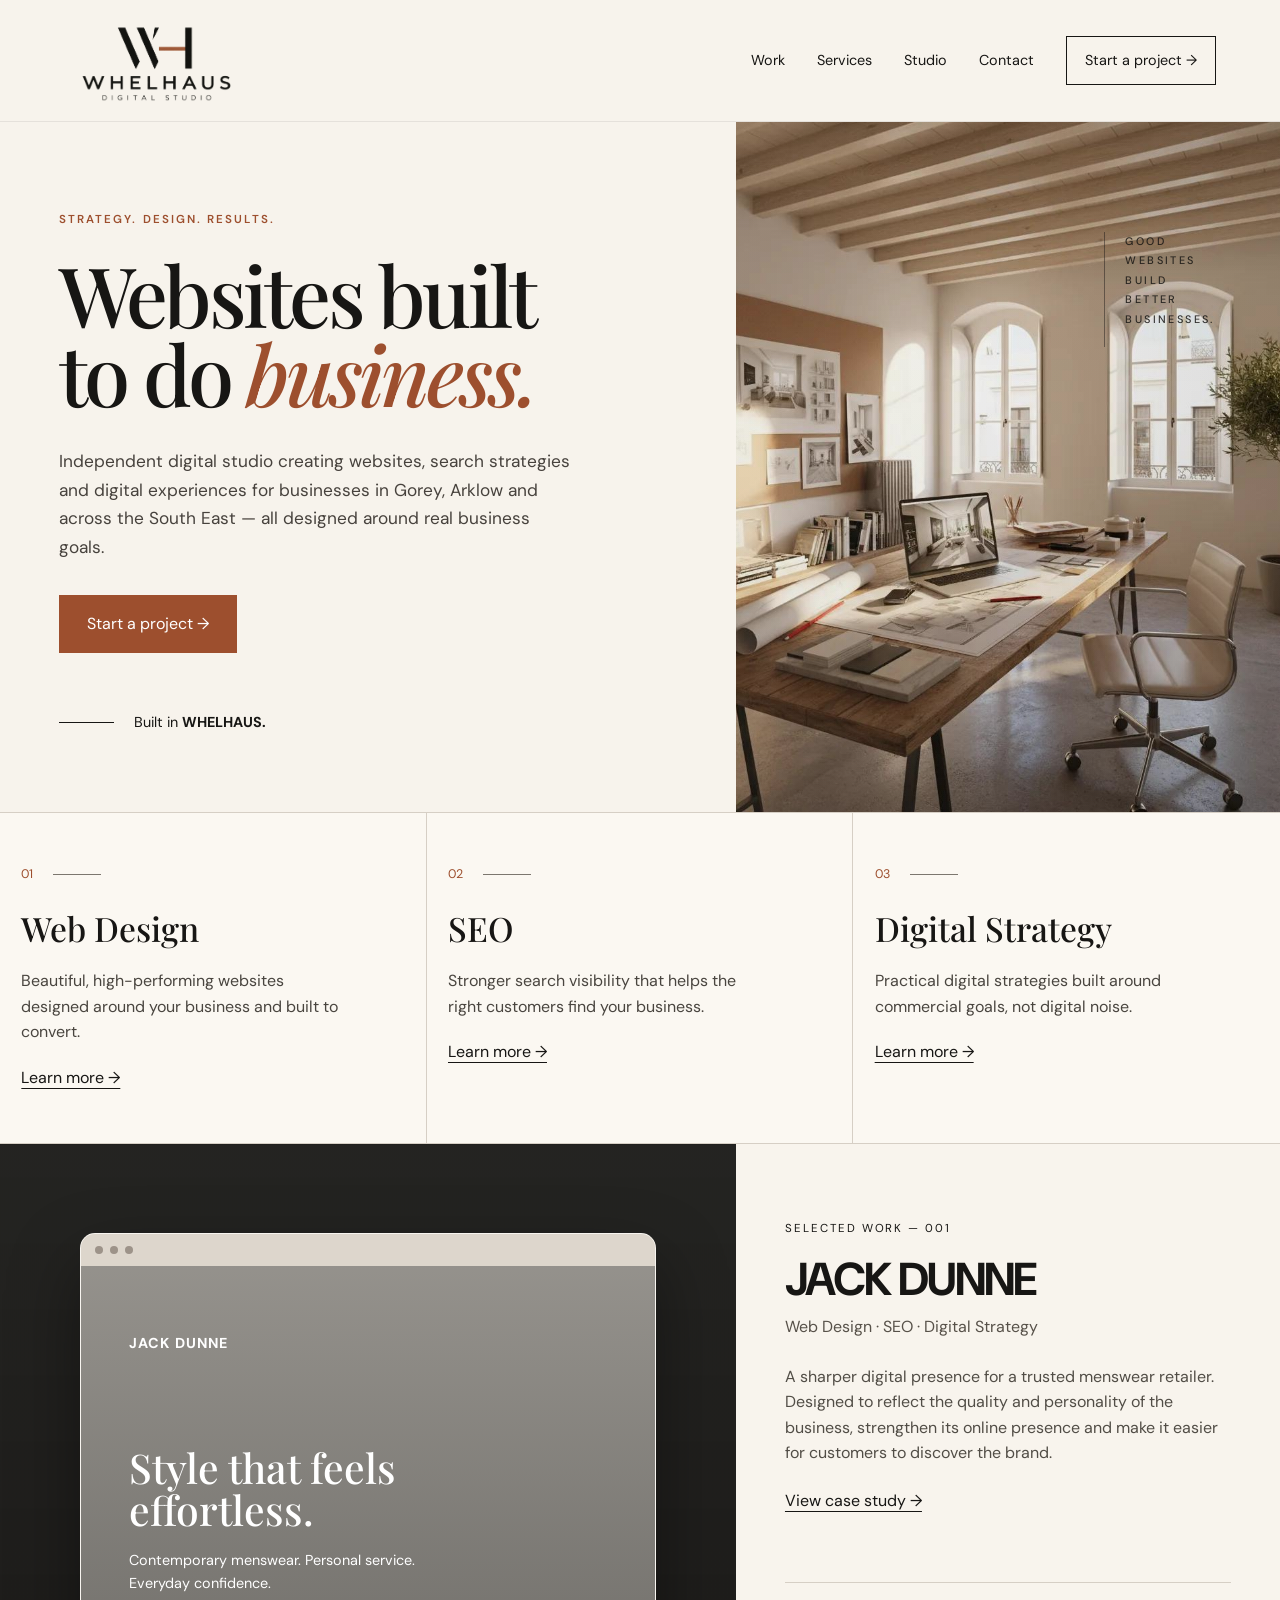
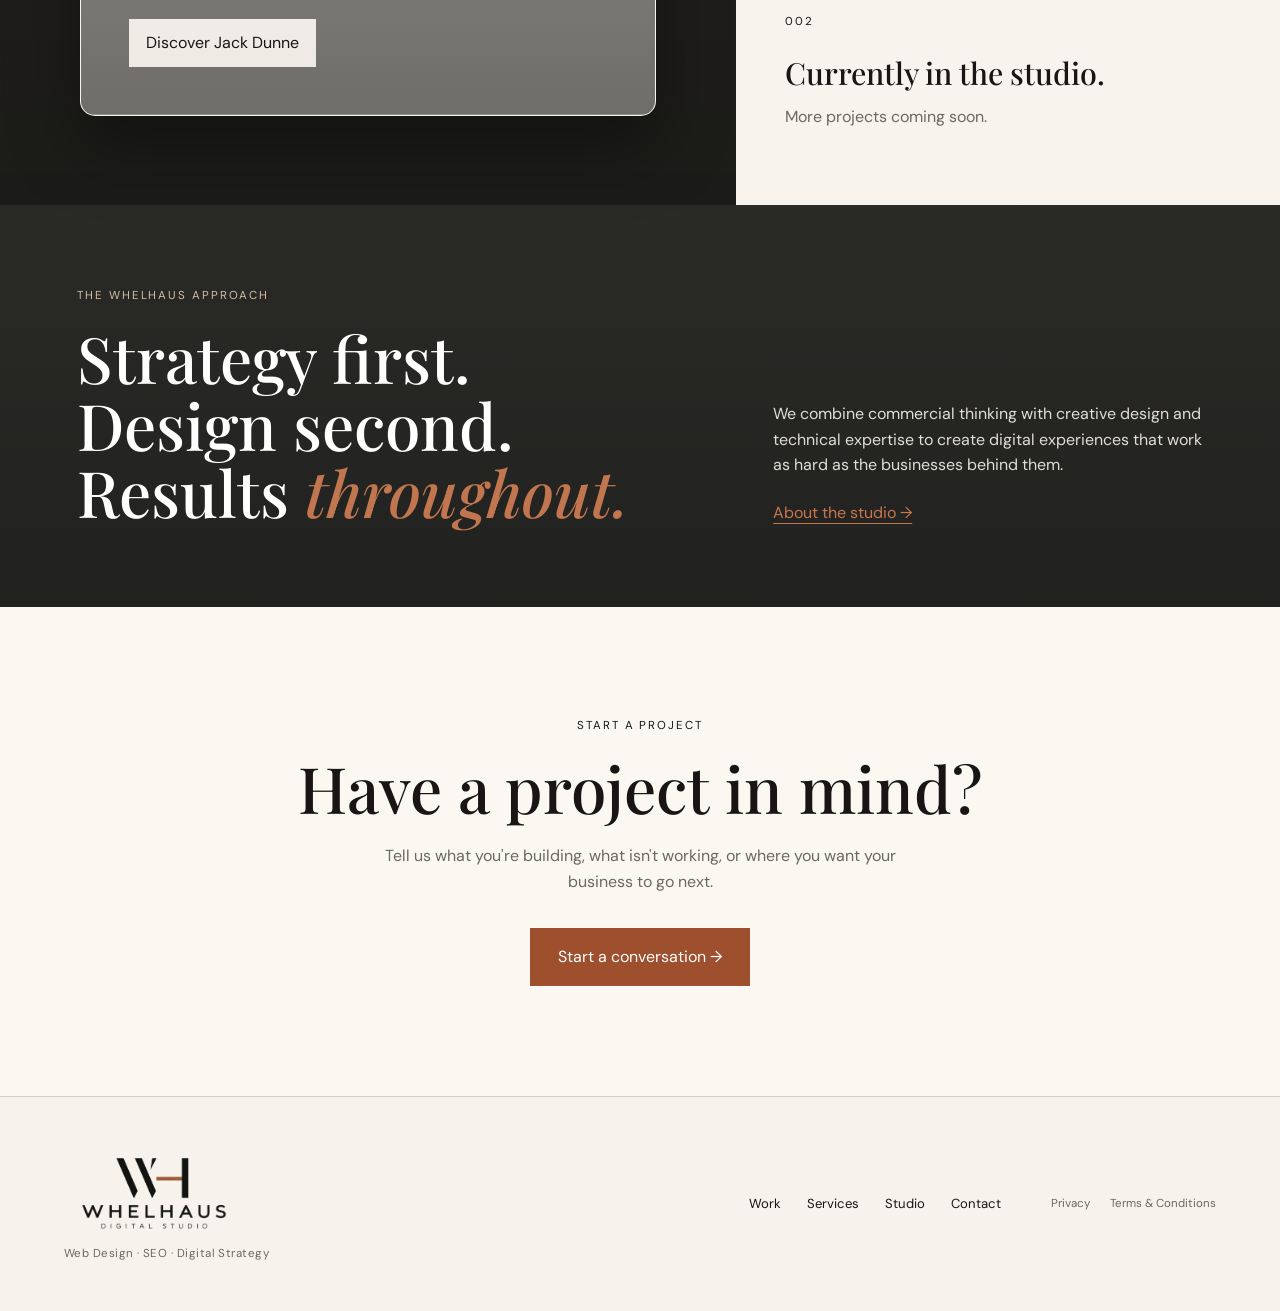
==== index.html @ d8c4eafc "Use optimised WebP hero image on WHELHAUS homepage" ====
<!DOCTYPE html>
<html lang="en">

<head>

    <meta charset="UTF-8">

    <meta name="viewport" content="width=device-width, initial-scale=1.0">


    <!-- SEO -->

    <title>Web Design &amp; SEO in Gorey and Arklow | WHELHAUS</title>

    <meta
        name="description"
        content="WHELHAUS provides web design, SEO and digital strategy for businesses in Gorey, Arklow, Wexford and Wicklow. Websites built around real business goals."
    >

    <link rel="canonical" href="https://whelhaus.ie/">


    <!-- SOCIAL SHARING -->

    <meta
        property="og:title"
        content="Web Design &amp; SEO in Gorey and Arklow | WHELHAUS"
    >

    <meta
        property="og:description"
        content="Web design, SEO and digital strategy for businesses in Gorey, Arklow and across the South East."
    >

    <meta
        property="og:type"
        content="website"
    >

    <meta
        property="og:url"
        content="https://whelhaus.ie/"
    >

    <meta
        property="og:image"
        content="https://whelhaus.ie/images/whelhaus-logo.png"
    >


    <!-- TWITTER / X -->

    <meta
        name="twitter:card"
        content="summary_large_image"
    >

    <meta
        name="twitter:title"
        content="Web Design &amp; SEO in Gorey and Arklow | WHELHAUS"
    >

    <meta
        name="twitter:description"
        content="Web design, SEO and digital strategy for businesses in Gorey, Arklow and across the South East."
    >

    <meta
        name="twitter:image"
        content="https://whelhaus.ie/images/whelhaus-logo.png"
    >


    <!-- STRUCTURED DATA -->

    <script type="application/ld+json">
    {
        "@context": "https://schema.org",
        "@type": "Organization",
        "@id": "https://whelhaus.ie/#organization",
        "name": "WHELHAUS",
        "description": "Independent digital studio providing web design, SEO and digital strategy for businesses in Gorey, Arklow and across the South East.",
        "url": "https://whelhaus.ie/",
        "logo": "https://whelhaus.ie/images/whelhaus-logo.png",
        "email": "alanwhelan1978@gmail.com",
        "telephone": "+353879337974",
        "areaServed": [
            {
                "@type": "City",
                "name": "Gorey"
            },
            {
                "@type": "City",
                "name": "Arklow"
            },
            {
                "@type": "AdministrativeArea",
                "name": "County Wexford"
            },
            {
                "@type": "AdministrativeArea",
                "name": "County Wicklow"
            }
        ],
        "knowsAbout": [
            "Web Design",
            "Website Redesign",
            "Search Engine Optimisation",
            "Digital Strategy"
        ]
    }
    </script>


    <!-- Prioritise the homepage hero image (LCP) -->
    <link rel="preload" as="image" href="images/whelhaus-studio.webp" type="image/webp" fetchpriority="high">


    <!-- FONTS -->

    <link rel="preconnect" href="https://fonts.googleapis.com">

    <link rel="preconnect" href="https://fonts.gstatic.com" crossorigin>

    <link
        href="https://fonts.googleapis.com/css2?family=DM+Sans:wght@400;500;600;700&family=Playfair+Display:ital,wght@0,500;1,500&display=swap"
        rel="stylesheet"
    >


    <!-- FAVICON -->

    <link
        rel="icon"
        type="image/png"
        href="images/whelhaus-favicon.png"
    >


    <!-- STYLESHEET -->

    <link
        rel="stylesheet"
        href="css/style.css?v=20260912"
    >

</head>


<body>


    <!-- =====================================================
         HEADER
    ====================================================== -->

    <header class="site-header">

<a href="index.html" class="brand brand-logo" aria-label="WHELHAUS Digital Studio home">
    <img
        src="images/whelhaus-logo.png"
        alt="WHELHAUS Digital Studio"
        class="header-logo"
    >
</a>


        <button
            class="menu-toggle"
            type="button"
            aria-label="Open navigation"
            aria-expanded="false"
        >
            Menu
        </button>


        <nav
            class="main-nav"
            aria-label="Main navigation"
        >

            <a href="work.html">
                Work
            </a>

            <a href="services.html">
                Services
            </a>

            <a href="studio.html">
                Studio
            </a>

            <a href="contact.html">
                Contact
            </a>

            <a
                href="contact.html"
                class="nav-button"
            >
                Start a project →
            </a>

        </nav>

    </header>



    <!-- =====================================================
         MAIN
    ====================================================== -->

    <main>


        <!-- =================================================
             HERO
        ================================================== -->

        <section class="hero">


            <div class="hero-content">


                <p class="eyebrow">
                    Strategy. Design. Results.
                </p>


                <h1>
                    Websites built<br>
                    to do <em>business.</em>
                </h1>


                <p class="hero-intro">

                    Independent digital studio creating websites,
                    search strategies and digital experiences for
                    businesses in Gorey, Arklow and across the South East —
                    all designed around real business goals.

                </p>


                <a
                    href="contact.html"
                    class="primary-button"
                >
                    Start a project →
                </a>


                <div class="built-in">

                    <span></span>

                    <p>
                        Built in <strong>WHELHAUS.</strong>
                    </p>

                </div>


            </div>



            <!-- HERO IMAGE -->

            <div class="hero-image">


                <div class="hero-overlay-text">

                    <span></span>

                    <p>
                        GOOD<br>
                        WEBSITES<br>
                        BUILD<br>
                        BETTER<br>
                        BUSINESSES.
                    </p>

                </div>


            </div>


        </section>



        <!-- =================================================
             SERVICES
        ================================================== -->

        <section
            class="services"
            id="services"
        >


            <!-- WEB DESIGN -->

            <article class="service-card">


                <div class="service-number">

                    <span>
                        01
                    </span>

                    <span class="small-line"></span>

                </div>


                <h2>
                    Web Design
                </h2>


                <p>

                    Beautiful, high-performing websites designed
                    around your business and built to convert.

                </p>


                <a href="services.html#web-design">
                    Learn more →
                </a>


            </article>



            <!-- SEO -->

            <article class="service-card">


                <div class="service-number">

                    <span>
                        02
                    </span>

                    <span class="small-line"></span>

                </div>


                <h2>
                    SEO
                </h2>


                <p>

                    Stronger search visibility that helps the
                    right customers find your business.

                </p>


                <a href="services.html#seo">
                    Learn more →
                </a>


            </article>



            <!-- DIGITAL STRATEGY -->

            <article class="service-card">


                <div class="service-number">

                    <span>
                        03
                    </span>

                    <span class="small-line"></span>

                </div>


                <h2>
                    Digital Strategy
                </h2>


                <p>

                    Practical digital strategies built around
                    commercial goals, not digital noise.

                </p>


                <a href="services.html#digital-strategy">
                    Learn more →
                </a>


            </article>


        </section>



        <!-- =================================================
             SELECTED WORK
        ================================================== -->

        <section
            class="work-section"
            id="work"
        >


            <!-- PROJECT VISUAL -->

            <div class="work-image">


                <div class="website-mockup">


                    <!-- BROWSER BAR -->

                    <div class="mockup-header">

                        <span></span>
                        <span></span>
                        <span></span>

                    </div>


                    <!-- JACK DUNNE MOCKUP -->

                    <div class="mockup-content">


                        <p class="mockup-logo">
                            JACK DUNNE
                        </p>


                        <h3>
                            Style that feels<br>
                            effortless.
                        </h3>


                        <p>

                            Contemporary menswear.
                            Personal service.
                            Everyday confidence.

                        </p>


                        <a
                            href="jack-dunne.html"
                            class="mockup-button"
                        >
                            Discover Jack Dunne
                        </a>


                    </div>


                </div>


            </div>



            <!-- PROJECT COPY -->

            <div class="work-content">


                <p class="section-label">
                    Selected Work — 001
                </p>


                <h2>
                    JACK DUNNE
                </h2>


                <p class="work-meta">
                    Web Design · SEO · Digital Strategy
                </p>


                <p>

                    A sharper digital presence for a trusted
                    menswear retailer. Designed to reflect the
                    quality and personality of the business,
                    strengthen its online presence and make it
                    easier for customers to discover the brand.

                </p>


                <a href="jack-dunne.html">
                    View case study →
                </a>



                <!-- NEXT PROJECT -->

                <div class="next-project">


                    <p class="section-label">
                        002
                    </p>


                    <h3>
                        Currently in the studio.
                    </h3>


                    <p>
                        More projects coming soon.
                    </p>


                </div>


            </div>


        </section>



        <!-- =================================================
             WHELHAUS APPROACH
        ================================================== -->

        <section
            class="approach"
            id="studio"
        >


            <div>


                <p class="section-label light">
                    The WHELHAUS Approach
                </p>


                <h2>

                    Strategy first.<br>
                    Design second.<br>
                    Results <em>throughout.</em>

                </h2>


            </div>



            <div class="approach-copy">


                <p>

                    We combine commercial thinking with creative
                    design and technical expertise to create
                    digital experiences that work as hard as
                    the businesses behind them.

                </p>


                <a href="studio.html">
                    About the studio →
                </a>


            </div>


        </section>



        <!-- =================================================
             CONTACT CTA
        ================================================== -->

        <section
            class="contact"
            id="contact"
        >


            <p class="section-label">
                Start a project
            </p>


            <h2>
                Have a project in mind?
            </h2>


            <p>

                Tell us what you're building, what isn't working,
                or where you want your business to go next.

            </p>


            <a
                href="contact.html"
                class="primary-button"
            >
                Start a conversation →
            </a>


        </section>


    </main>



    <!-- =====================================================
         FOOTER
    ====================================================== -->

   <footer class="site-footer">

    <div class="footer-brand">

        <a
            href="index.html"
            class="footer-logo-link"
            aria-label="WHELHAUS Digital Studio home"
        >
            <img
                src="images/whelhaus-logo.png"
                alt="WHELHAUS Digital Studio"
                class="footer-logo"
            >
        </a>

        <p class="footer-tagline">
            Web Design · SEO · Digital Strategy
        </p>

    </div>


    <nav
        class="footer-nav"
        aria-label="Footer navigation"
    >
        <a href="work.html">Work</a>
        <a href="services.html">Services</a>
        <a href="studio.html">Studio</a>
        <a href="contact.html">Contact</a>
    </nav>


    <div class="footer-legal">
        <a href="privacy.html">Privacy</a>
        <a href="terms.html">Terms &amp; Conditions</a>
    </div>

</footer>


    <!-- =====================================================
         JAVASCRIPT
    ====================================================== -->

    <script src="js/main.js"></script>


</body>

</html>
---- css/style.css ----
/* ==========================================================
   WHELHAUS
   DIGITAL STUDIO
========================================================== */


/* ----------------------------------------------------------
   RESET
---------------------------------------------------------- */

* {
    box-sizing: border-box;
    margin: 0;
    padding: 0;
}

html {
    scroll-behavior: smooth;
}

body {
    font-family: "DM Sans", sans-serif;
    background: #f7f3ec;
    color: #171614;
    line-height: 1.6;
}

img {
    display: block;
    max-width: 100%;
}

a {
    color: inherit;
    text-decoration: none;
}

button,
input,
select,
textarea {
    font: inherit;
}


/* ----------------------------------------------------------
   VARIABLES
---------------------------------------------------------- */

:root {
    --cream: #f7f3ec;
    --cream-light: #fbf8f2;
    --cream-dark: #ebe5dc;
    --black: #171614;
    --grey: #6c675f;
    --line: #d6cfc5;
    --copper: #9d4f2e;
    --copper-dark: #7c3c24;
    --dark-section: #1d1d1b;
    --serif: "Playfair Display", serif;
    --sans: "DM Sans", sans-serif;
}


/* ==========================================================
   HEADER
========================================================== */

.site-header {
    position: relative;
    z-index: 100;

    min-height: 100px;
    padding: 14px 5%;

    display: flex;
    align-items: center;
    justify-content: space-between;

    background: var(--cream);

    border-bottom: 1px solid rgba(23, 22, 20, 0.08);
}


/* ----------------------------------------------------------
   BRAND / LOGO
---------------------------------------------------------- */

.brand {
    display: inline-flex;
    align-items: center;
    flex-shrink: 0;
}

.brand-logo {
    display: flex;
    align-items: center;
}

.header-logo {
    display: block;
    width: 185px;
    height: auto;
}


/* fallback text logo */

.brand-name {
    font-size: 1.6rem;
    font-weight: 700;
    line-height: 1;
    letter-spacing: 0.08em;
}

.brand-subtitle {
    margin-top: 7px;
    font-size: 0.75rem;
    line-height: 1;
    letter-spacing: 0.14em;
}


/* ----------------------------------------------------------
   NAVIGATION
---------------------------------------------------------- */

.main-nav {
    display: flex;
    align-items: center;
    gap: 32px;

    font-size: 0.9rem;
}

.main-nav a {
    transition:
        opacity 0.2s ease,
        color 0.2s ease,
        background 0.2s ease;
}

.main-nav a:hover {
    opacity: 0.55;
}

.nav-button {
    padding: 12px 18px;
    border: 1px solid var(--black);
}

.menu-toggle {
    display: none;

    padding: 8px 0;

    background: none;
    border: none;

    color: var(--black);

    cursor: pointer;
}


/* ==========================================================
   GLOBAL ELEMENTS
========================================================== */

.eyebrow {
    margin-bottom: 24px;

    color: var(--copper);

    text-transform: uppercase;

    font-size: 0.72rem;
    font-weight: 600;

    letter-spacing: 0.18em;
}

.section-label {
    margin-bottom: 18px;

    font-size: 0.72rem;

    text-transform: uppercase;

    letter-spacing: 0.17em;
}

.light {
    color: #d6bda8;
}

.primary-button {
    display: inline-block;
    width: fit-content;

    margin-top: 34px;
    padding: 16px 28px;

    background: var(--copper);
    color: #ffffff;

    transition:
        background 0.2s ease,
        transform 0.2s ease;
}

.primary-button:hover {
    background: var(--copper-dark);
    transform: translateY(-2px);
}

.text-link {
    display: inline-block;
    width: fit-content;

    margin-top: 8px;

    text-decoration: underline;
    text-underline-offset: 5px;
}


/* ==========================================================
   HOME PAGE
========================================================== */


/* ----------------------------------------------------------
   HERO
---------------------------------------------------------- */

.hero {
    min-height: 690px;

    display: grid;
    grid-template-columns: 1.15fr 0.85fr;
}

.hero-content {
    padding: 72px 7% 60px 8%;

    display: flex;
    flex-direction: column;
    justify-content: center;
}

.hero h1 {
    max-width: 800px;

    font-family: var(--serif);

    font-size: clamp(3.8rem, 6.5vw, 6.5rem);
    font-weight: 500;

    line-height: 0.96;
    letter-spacing: -0.045em;
}

.hero h1 em {
    color: var(--copper);
    font-weight: 500;
}

.hero-intro {
    max-width: 520px;

    margin-top: 34px;

    color: #47423d;

    font-size: 1.08rem;
    line-height: 1.65;
}


/* ----------------------------------------------------------
   BUILT IN WHELHAUS
---------------------------------------------------------- */

.built-in {
    margin-top: 58px;

    display: flex;
    align-items: center;
    gap: 20px;
}

.built-in span {
    width: 55px;
    height: 1px;

    background: var(--black);
}

.built-in p {
    font-size: 0.9rem;
}

.built-in strong {
    font-weight: 700;
}


/* ----------------------------------------------------------
   HERO IMAGE
---------------------------------------------------------- */

.hero-image {
    position: relative;

    min-height: 690px;

    overflow: hidden;

    background:
        linear-gradient(
            rgba(20, 18, 15, 0.03),
            rgba(20, 18, 15, 0.10)
        ),
        url("../images/whelhaus-studio.jpg");

    background-size: cover;
    background-position: center;
    background-repeat: no-repeat;
}

.hero-image::after {
    content: "";

    position: absolute;
    inset: 0;

    background:
        linear-gradient(
            90deg,
            rgba(247, 243, 236, 0.03) 0%,
            rgba(23, 22, 20, 0.01) 55%,
            rgba(23, 22, 20, 0.08) 100%
        );

    pointer-events: none;
}

.hero-overlay-text {
    position: absolute;
    z-index: 2;

    top: 110px;
    right: 12%;

    display: flex;
    align-items: flex-start;
    gap: 20px;
}

.hero-overlay-text span {
    width: 1px;
    height: 115px;

    background: rgba(23, 22, 20, 0.45);
}

.hero-overlay-text p {
    max-width: 140px;

    color: rgba(23, 22, 20, 0.85);

    font-size: 0.68rem;
    font-weight: 500;

    line-height: 1.8;
    letter-spacing: 0.22em;
}


/* ----------------------------------------------------------
   HOME SERVICES
---------------------------------------------------------- */

.services {
    display: grid;
    grid-template-columns: repeat(3, 1fr);

    background: var(--cream-light);

    border-top: 1px solid var(--line);
    border-bottom: 1px solid var(--line);
}

.service-card {
    min-height: 270px;

    padding: 52px 5%;

    border-right: 1px solid var(--line);

    transition: background 0.25s ease;
}

.service-card:last-child {
    border-right: none;
}

.service-card:hover {
    background: #f3eee5;
}

.service-number {
    margin-bottom: 18px;

    display: flex;
    align-items: center;
    gap: 20px;

    color: var(--copper);

    font-size: 0.78rem;
}

.small-line {
    width: 48px;
    height: 1px;

    background: #7c776f;
}

.service-card h2 {
    margin-bottom: 12px;

    font-family: var(--serif);

    font-size: 2.1rem;
    font-weight: 500;
}

.service-card p {
    max-width: 320px;
    color: #49453f;
}

.service-card a {
    display: inline-block;

    margin-top: 20px;

    text-decoration: underline;
    text-underline-offset: 5px;
}


/* ----------------------------------------------------------
   HOME WORK
---------------------------------------------------------- */

.work-section {
    min-height: 620px;

    display: grid;
    grid-template-columns: 1.15fr 0.85fr;

    background: #f8f4ed;
}

.work-image {
    padding: 80px;

    display: flex;
    align-items: center;
    justify-content: center;

    background:
        linear-gradient(
            rgba(18, 18, 16, 0.92),
            rgba(18, 18, 16, 0.96)
        ),
        url("https://images.unsplash.com/photo-1497366754035-f200968a6e72?auto=format&fit=crop&w=1600&q=90");

    background-size: cover;
    background-position: center;
}

.website-mockup {
    width: min(620px, 100%);

    overflow: hidden;

    background: #f4efe7;

    border: 1px solid rgba(255, 255, 255, 0.35);
    border-radius: 15px;

    box-shadow: 0 30px 70px rgba(0, 0, 0, 0.38);
}

.mockup-header {
    height: 32px;

    padding: 0 14px;

    display: flex;
    align-items: center;
    gap: 7px;

    background: #ddd6cc;
}

.mockup-header span {
    width: 8px;
    height: 8px;

    background: #9d9389;

    border-radius: 50%;
}

.mockup-content {
    position: relative;

    min-height: 400px;

    padding: 48px;

    color: #ffffff;

    background:
        linear-gradient(
            rgba(16, 16, 14, 0.42),
            rgba(16, 16, 14, 0.58)
        ),
        url("https://images.unsplash.com/photo-1445205170230-053b83016050?auto=format&fit=crop&w=1400&q=90");

    background-size: cover;
    background-position: center 35%;
}

.mockup-logo {
    font-size: 0.78rem;
    font-weight: 700;
    letter-spacing: 0.08em;
}

.mockup-content h3 {
    max-width: 420px;

    margin-top: 92px;

    font-family: var(--serif);

    font-size: clamp(2rem, 3.2vw, 3.1rem);
    font-weight: 500;

    line-height: 1.02;
}

.mockup-content p {
    max-width: 340px;

    margin-top: 18px;

    font-size: 0.9rem;
}

.mockup-button {
    display: inline-block;

    margin-top: 24px;
    padding: 11px 17px;

    background: rgba(247, 243, 236, 0.94);
    color: var(--black);

    transition:
        transform 0.2s ease,
        background 0.2s ease;
}

.mockup-button:hover {
    background: #ffffff;
    transform: translateY(-2px);
}

.work-content {
    padding: 76px 9%;

    display: flex;
    flex-direction: column;
    justify-content: center;
}

.work-content h2 {
    margin-bottom: 12px;

    font-size: clamp(2.6rem, 3.6vw, 4.1rem);

    line-height: 1;
    letter-spacing: -0.035em;
}

.work-meta {
    margin-bottom: 24px;
    color: #575149;
}

.work-content > p:not(.section-label):not(.work-meta) {
    max-width: 470px;
    color: #514d46;
}

.work-content > a {
    display: inline-block;
    width: fit-content;

    margin-top: 22px;

    text-decoration: underline;
    text-underline-offset: 5px;
}

.next-project {
    margin-top: 68px;
    padding-top: 30px;

    border-top: 1px solid var(--line);
}

.next-project h3 {
    margin-bottom: 6px;

    font-family: var(--serif);

    font-size: 1.9rem;
    font-weight: 500;
}

.next-project p:last-child {
    color: var(--grey);
}


/* ----------------------------------------------------------
   HOME APPROACH
---------------------------------------------------------- */

.approach {
    min-height: 390px;

    padding: 82px 6%;

    display: grid;
    grid-template-columns: 1.15fr 0.85fr;

    align-items: end;

    color: #ffffff;

    background:
        linear-gradient(
            rgba(20, 20, 18, 0.90),
            rgba(20, 20, 18, 0.94)
        ),
        url("https://images.unsplash.com/photo-1500530855697-b586d89ba3ee?auto=format&fit=crop&w=1800&q=85");

    background-size: cover;
    background-position: center;
}

.approach h2 {
    font-family: var(--serif);

    font-size: clamp(3rem, 5vw, 5rem);
    font-weight: 500;

    line-height: 1.05;
}

.approach h2 em {
    color: #c2764f;
}

.approach-copy {
    max-width: 430px;
    justify-self: end;
}

.approach-copy p {
    margin-bottom: 22px;
    color: #e0ded9;
}

.approach-copy a {
    color: #c7764f;

    text-decoration: underline;
    text-underline-offset: 5px;
}


/* ----------------------------------------------------------
   HOME CONTACT
---------------------------------------------------------- */

.contact {
    padding: 110px 8%;

    text-align: center;

    background: var(--cream-light);
}

.contact h2 {
    font-family: var(--serif);

    font-size: clamp(3rem, 5vw, 5rem);
    font-weight: 500;

    line-height: 1.05;
}

.contact p:not(.section-label) {
    max-width: 560px;

    margin: 22px auto 0;

    color: var(--grey);
}


/* ==========================================================
   SERVICES PAGE
========================================================== */

.services-hero {
    padding: 110px 8% 120px;

    background: var(--cream);

    border-bottom: 1px solid var(--line);
}

.services-hero h1 {
    max-width: 1000px;

    font-family: var(--serif);

    font-size: clamp(4rem, 7vw, 7rem);
    font-weight: 500;

    line-height: 0.98;
    letter-spacing: -0.045em;
}

.services-hero h1 em {
    color: var(--copper);
    font-weight: 500;
}

.services-hero-intro {
    max-width: 600px;

    margin-top: 36px;

    color: var(--grey);

    font-size: 1.1rem;
    line-height: 1.7;
}

.services-hero-price {
    margin-top: 20px;

    color: var(--copper);

    font-size: 1rem;
    font-weight: 500;
}

.services-hero-price strong {
    color: var(--black);

    font-size: 1.08rem;
}


/* ==========================================================
   PRICING
========================================================== */

.pricing-section {
    padding: 110px 7%;

    background: var(--cream);

    border-bottom: 1px solid var(--line);
}

.pricing-intro {
    max-width: 900px;

    margin-bottom: 70px;
}

.pricing-intro h2 {
    font-family: var(--serif);

    font-size: clamp(3rem, 5vw, 5.2rem);
    font-weight: 500;

    line-height: 1.05;

    letter-spacing: -0.03em;
}

.pricing-intro > p:not(.eyebrow) {
    max-width: 620px;

    margin-top: 24px;

    color: var(--grey);

    font-size: 1.05rem;

    line-height: 1.75;
}

.pricing-grid {
    display: grid;

    grid-template-columns: repeat(3, 1fr);

    border-top: 1px solid var(--line);
    border-left: 1px solid var(--line);
}

.pricing-card {
    position: relative;

    min-height: 600px;

    padding: 42px;

    display: flex;
    flex-direction: column;

    background: var(--cream-light);

    border-right: 1px solid var(--line);
    border-bottom: 1px solid var(--line);
}

.pricing-card-featured {
    background: #eee8de;
}

.pricing-label {
    position: absolute;

    top: 18px;
    right: 20px;

    color: var(--copper);

    font-size: 0.68rem;
    font-weight: 600;

    text-transform: uppercase;

    letter-spacing: 0.14em;
}

.pricing-number {
    color: var(--copper);

    font-size: 0.75rem;

    letter-spacing: 0.15em;
}

.pricing-card h3 {
    margin-top: 28px;

    font-family: var(--serif);

    font-size: 2.2rem;
    font-weight: 500;

    line-height: 1.05;
}

.pricing-price {
    margin-top: 22px;

    color: #4f4a43;

    font-size: 1rem;
}

.pricing-price strong {
    display: inline-block;

    margin-left: 5px;

    color: var(--black);

    font-family: var(--serif);

    font-size: 2.3rem;
    font-weight: 500;
}

.pricing-summary {
    margin-top: 20px;

    color: #514d46;

    line-height: 1.7;
}

.pricing-card ul {
    margin-top: 28px;

    list-style: none;
}

.pricing-card li {
    padding: 11px 0;

    color: #514d46;

    border-bottom: 1px solid rgba(23, 22, 20, 0.10);
}

.pricing-card li::before {
    content: "—";

    margin-right: 12px;

    color: var(--copper);
}

.pricing-link {
    display: inline-block;

    width: fit-content;

    margin-top: auto;
    padding-top: 28px;

    text-decoration: underline;

    text-underline-offset: 5px;
}

.pricing-services {
    margin-top: 50px;

    display: grid;

    grid-template-columns: 1fr 1fr;

    border-top: 1px solid var(--line);
    border-left: 1px solid var(--line);
}

.pricing-services article {
    padding: 42px;

    background: var(--cream-light);

    border-right: 1px solid var(--line);
    border-bottom: 1px solid var(--line);
}

.pricing-services h3 {
    margin-bottom: 12px;

    font-family: var(--serif);

    font-size: 2rem;
    font-weight: 500;
}

.pricing-small-price {
    margin-bottom: 18px;

    color: var(--copper);

    font-size: 1.1rem;
    font-weight: 600;
}

.pricing-services article > p:last-child {
    max-width: 540px;

    color: #514d46;

    line-height: 1.7;
}

.pricing-note {
    margin-top: 40px;

    padding-top: 30px;

    display: grid;

    grid-template-columns: 1fr 1fr;

    gap: 50px;

    border-top: 1px solid var(--line);
}

.pricing-note p {
    max-width: 620px;

    color: var(--grey);

    font-size: 0.92rem;

    line-height: 1.7;
}

.pricing-note strong {
    color: var(--black);
}


/* ==========================================================
   SERVICE DETAIL
========================================================== */

.service-detail {
    display: grid;
    grid-template-columns: 100px 1fr 1fr;

    gap: 50px;

    padding: 100px 7%;

    background: var(--cream-light);

    border-bottom: 1px solid var(--line);
}

.service-detail-alt {
    background: #eee8de;
}

.service-detail-number {
    color: var(--copper);

    font-size: 0.8rem;
    letter-spacing: 0.15em;
}

.service-detail-title h2 {
    max-width: 580px;

    font-family: var(--serif);

    font-size: clamp(2.8rem, 4vw, 4.7rem);
    font-weight: 500;

    line-height: 1.05;
    letter-spacing: -0.03em;
}

.service-detail-title h2 em {
    color: var(--copper);
}

.service-detail-copy {
    max-width: 570px;
}

.service-detail-copy > p {
    margin-bottom: 22px;

    color: #4f4a43;

    line-height: 1.75;
}

.service-detail-copy h3 {
    margin-top: 34px;
    margin-bottom: 16px;

    font-family: var(--serif);

    font-size: 1.5rem;
    font-weight: 500;
}

.service-detail-copy ul {
    list-style: none;
}

.service-detail-copy li {
    padding: 10px 0;

    border-bottom: 1px solid rgba(23, 22, 20, 0.12);
}

.service-detail-copy li::before {
    content: "—";

    margin-right: 12px;

    color: var(--copper);
}


/* ----------------------------------------------------------
   PROCESS
---------------------------------------------------------- */

.process-section {
    padding: 100px 7%;

    background: var(--dark-section);
    color: #ffffff;
}

.process-intro {
    max-width: 850px;
}

.process-intro h2 {
    font-family: var(--serif);

    font-size: clamp(3rem, 5vw, 5rem);
    font-weight: 500;

    line-height: 1.05;
}

.process-grid {
    margin-top: 75px;

    display: grid;
    grid-template-columns: repeat(4, 1fr);

    border-top: 1px solid rgba(255, 255, 255, 0.2);
}

.process-grid article {
    min-height: 260px;

    padding: 34px 28px;

    border-right: 1px solid rgba(255, 255, 255, 0.2);
}

.process-grid article:last-child {
    border-right: none;
}

.process-grid span {
    color: #c7764f;

    font-size: 0.75rem;
    letter-spacing: 0.12em;
}

.process-grid h3 {
    margin-top: 35px;

    font-family: var(--serif);

    font-size: 1.8rem;
    font-weight: 500;
}

.process-grid p {
    max-width: 280px;

    margin-top: 15px;

    color: #cac6bf;

    line-height: 1.7;
}

.services-cta {
    padding: 110px 8%;

    text-align: center;

    background: var(--cream-light);
}

.services-cta h2 {
    font-family: var(--serif);

    font-size: clamp(3rem, 5vw, 5rem);
    font-weight: 500;

    line-height: 1.05;
}

.services-cta > p:not(.section-label) {
    max-width: 550px;

    margin: 22px auto 0;

    color: var(--grey);
}


/* ==========================================================
   WORK PAGE
========================================================== */

.work-hero {
    padding: 110px 8% 120px;

    background: var(--cream);

    border-bottom: 1px solid var(--line);
}

.work-hero h1 {
    max-width: 900px;

    font-family: var(--serif);

    font-size: clamp(4rem, 7vw, 7rem);
    font-weight: 500;

    line-height: 0.98;
    letter-spacing: -0.045em;
}

.work-hero h1 em {
    color: var(--copper);
    font-weight: 500;
}

.work-hero-intro {
    max-width: 620px;

    margin-top: 36px;

    color: var(--grey);

    font-size: 1.1rem;
    line-height: 1.7;
}

.featured-project {
    display: grid;
    grid-template-columns: 1.15fr 0.85fr;

    min-height: 680px;

    background: var(--cream-light);
}

.featured-project-visual {
    padding: 80px;

    display: flex;
    align-items: center;
    justify-content: center;

    background:
        linear-gradient(
            rgba(17, 17, 15, 0.92),
            rgba(17, 17, 15, 0.96)
        ),
        url("https://images.unsplash.com/photo-1497366754035-f200968a6e72?auto=format&fit=crop&w=1600&q=90");

    background-size: cover;
    background-position: center;
}

.work-page-mockup {
    width: min(680px, 100%);
}

.work-page-mockup .mockup-content h2 {
    max-width: 430px;

    margin-top: 92px;

    font-family: var(--serif);

    font-size: clamp(2.2rem, 3.4vw, 3.3rem);
    font-weight: 500;

    line-height: 1.03;
}

.featured-project-copy {
    padding: 90px 9%;

    display: flex;
    flex-direction: column;
    justify-content: center;
}

.featured-project-copy h2 {
    margin-bottom: 12px;

    font-size: clamp(3rem, 4vw, 4.8rem);

    line-height: 1;
    letter-spacing: -0.035em;
}

.featured-project-copy >
p:not(.section-label):not(.work-meta) {
    max-width: 500px;

    margin-bottom: 20px;

    color: #514d46;

    line-height: 1.75;
}

.project-breakdown {
    display: grid;
    grid-template-columns: repeat(3, 1fr);

    background: #efe9df;

    border-top: 1px solid var(--line);
    border-bottom: 1px solid var(--line);
}

.project-breakdown article {
    min-height: 300px;

    padding: 55px 5%;

    border-right: 1px solid var(--line);
}

.project-breakdown article:last-child {
    border-right: none;
}

.project-breakdown span {
    color: var(--copper);

    font-size: 0.75rem;
    letter-spacing: 0.15em;
}

.project-breakdown h3 {
    margin-top: 28px;

    font-family: var(--serif);

    font-size: 2rem;
    font-weight: 500;
}

.project-breakdown p {
    max-width: 340px;

    margin-top: 16px;

    color: #514d46;

    line-height: 1.7;
}

.studio-projects {
    padding: 95px 7%;

    display: grid;
    grid-template-columns: 1.1fr 0.9fr;

    gap: 70px;

    align-items: end;

    background: var(--dark-section);
    color: #ffffff;
}

.studio-projects h2 {
    font-family: var(--serif);

    font-size: clamp(3.2rem, 5vw, 5.4rem);
    font-weight: 500;

    line-height: 1.04;
}

.studio-projects-copy {
    max-width: 500px;
    justify-self: end;
}

.studio-projects-copy p {
    margin-top: 16px;

    color: #d0ccc5;

    line-height: 1.75;
}

.work-cta {
    padding: 110px 8%;

    text-align: center;

    background: var(--cream-light);
}

.work-cta h2 {
    font-family: var(--serif);

    font-size: clamp(3rem, 5vw, 5rem);
    font-weight: 500;

    line-height: 1.05;
}

.work-cta > p:not(.section-label) {
    max-width: 600px;

    margin: 22px auto 0;

    color: var(--grey);
}


/* ==========================================================
   JACK DUNNE CASE STUDY
========================================================== */

.case-hero {
    display: grid;
    grid-template-columns: 0.9fr 1.1fr;

    min-height: 720px;

    background: var(--cream);
}

.case-hero-copy {
    padding: 95px 8%;

    display: flex;
    flex-direction: column;
    justify-content: center;
}

.case-hero-copy h1 {
    font-size: clamp(4.5rem, 8vw, 8rem);

    line-height: 0.86;
    letter-spacing: -0.055em;
}

.case-meta {
    margin-top: 30px;
    color: #5b554e;
}

.case-intro {
    max-width: 560px;

    margin-top: 30px;

    color: #514d46;

    font-size: 1.05rem;
    line-height: 1.75;
}

.case-hero-visual {
    padding: 80px;

    display: flex;
    align-items: center;
    justify-content: center;

    background:
        linear-gradient(
            rgba(16, 16, 14, 0.90),
            rgba(16, 16, 14, 0.95)
        ),
        url("https://images.unsplash.com/photo-1441986300917-64674bd600d8?auto=format&fit=crop&w=1600&q=90");

    background-size: cover;
    background-position: center;
}

.case-study-mockup {
    width: min(700px, 100%);
}

.case-overview {
    padding: 100px 7%;

    display: grid;
    grid-template-columns: 1fr 1fr;

    gap: 80px;

    background: var(--cream-light);

    border-bottom: 1px solid var(--line);
}

.case-overview h2 {
    font-family: var(--serif);

    font-size: clamp(3rem, 4.5vw, 5rem);
    font-weight: 500;

    line-height: 1.06;
}

.case-overview-copy {
    max-width: 560px;
    justify-self: end;
}

.case-overview-copy p {
    margin-bottom: 22px;

    color: #514d46;

    line-height: 1.8;
}

.case-columns {
    display: grid;
    grid-template-columns: 1fr 1fr;

    background: #eee8de;
}

.case-columns article {
    padding: 85px 7%;

    border-right: 1px solid var(--line);
}

.case-columns article:last-child {
    border-right: none;
}

.case-columns h3 {
    max-width: 550px;

    margin-bottom: 24px;

    font-family: var(--serif);

    font-size: clamp(2.4rem, 3.5vw, 3.8rem);
    font-weight: 500;

    line-height: 1.08;
}

.case-columns p:not(.section-label) {
    max-width: 520px;

    margin-bottom: 18px;

    color: #514d46;

    line-height: 1.75;
}

.case-services {
    padding: 95px 7%;

    display: grid;
    grid-template-columns: 0.9fr 1.1fr;

    gap: 80px;

    background: var(--dark-section);
    color: #ffffff;
}

.case-services h2 {
    font-family: var(--serif);

    font-size: clamp(3rem, 5vw, 5rem);
    font-weight: 500;

    line-height: 1.05;
}

.case-services-list {
    border-top: 1px solid rgba(255, 255, 255, 0.18);
}

.case-services-list div {
    padding: 20px 0;

    display: grid;
    grid-template-columns: 70px 1fr;

    align-items: center;

    border-bottom: 1px solid rgba(255, 255, 255, 0.18);
}

.case-services-list span {
    color: #c7764f;
    font-size: 0.75rem;
}

.case-services-list p {
    color: #e7e2da;
}

.case-outcome {
    padding: 120px 8%;

    text-align: center;

    background: var(--cream-light);
}

.case-outcome h2 {
    font-family: var(--serif);

    font-size: clamp(3.2rem, 5vw, 5.2rem);
    font-weight: 500;

    line-height: 1.05;
}

.case-outcome > p:not(.section-label) {
    max-width: 680px;

    margin: 26px auto 0;

    color: var(--grey);

    line-height: 1.8;
}

.case-next {
    padding: 100px 8%;

    background: var(--dark-section);
    color: #ffffff;

    text-align: center;
}

.case-next h2 {
    font-family: var(--serif);

    font-size: clamp(4rem, 7vw, 7rem);
    font-weight: 500;

    line-height: 1;
}

.case-next > p:not(.section-label) {
    max-width: 620px;

    margin: 24px auto 0;

    color: #d0ccc5;
}


/* ==========================================================
   STUDIO PAGE
========================================================== */

.studio-hero {
    display: grid;
    grid-template-columns: 1.05fr 0.95fr;

    min-height: 720px;

    background: var(--cream);
}

.studio-hero-copy {
    padding: 95px 8%;

    display: flex;
    flex-direction: column;
    justify-content: center;
}

.studio-hero h1 {
    max-width: 900px;

    font-family: var(--serif);

    font-size: clamp(3.8rem, 6vw, 6.5rem);
    font-weight: 500;

    line-height: 0.98;
    letter-spacing: -0.045em;
}

.studio-hero h1 em {
    color: var(--copper);
    font-weight: 500;
}

.studio-hero-intro {
    max-width: 580px;

    margin-top: 34px;

    color: #514d46;

    font-size: 1.08rem;
    line-height: 1.75;
}

.studio-hero-image {
    position: relative;

    min-height: 720px;

    background:
        linear-gradient(
            rgba(21, 19, 16, 0.12),
            rgba(21, 19, 16, 0.22)
        ),
        url("../images/whelhaus-studio.jpg");

    background-size: cover;
    background-position: center;
}

.studio-image-note {
    position: absolute;

    top: 110px;
    right: 12%;

    display: flex;
    gap: 20px;
}

.studio-image-note span {
    width: 1px;
    height: 115px;

    background: rgba(23, 22, 20, 0.45);
}

.studio-image-note p {
    color: rgba(23, 22, 20, 0.86);

    font-size: 0.68rem;
    font-weight: 500;

    line-height: 1.8;
    letter-spacing: 0.22em;
}

.studio-belief {
    padding: 100px 7%;

    display: grid;
    grid-template-columns: 1fr 1fr;

    gap: 80px;

    background: var(--cream-light);

    border-bottom: 1px solid var(--line);
}

.studio-belief h2 {
    font-family: var(--serif);

    font-size: clamp(3rem, 4.5vw, 5rem);
    font-weight: 500;

    line-height: 1.06;
}

.studio-belief-copy {
    max-width: 570px;
    justify-self: end;
}

.studio-belief-copy p {
    margin-bottom: 22px;

    color: #514d46;

    line-height: 1.8;
}

.studio-principles {
    display: grid;
    grid-template-columns: repeat(4, 1fr);

    background: #eee8de;

    border-bottom: 1px solid var(--line);
}

.studio-principles article {
    min-height: 320px;

    padding: 55px 4%;

    border-right: 1px solid var(--line);
}

.studio-principles article:last-child {
    border-right: none;
}

.studio-principles span {
    color: var(--copper);

    font-size: 0.75rem;
    letter-spacing: 0.15em;
}

.studio-principles h3 {
    margin-top: 32px;

    font-family: var(--serif);

    font-size: 2rem;
    font-weight: 500;
}

.studio-principles p {
    max-width: 300px;

    margin-top: 16px;

    color: #514d46;

    line-height: 1.7;
}

.why-whelhaus {
    padding: 100px 7%;

    display: grid;
    grid-template-columns: 1fr 1fr;

    gap: 80px;

    background: var(--dark-section);
    color: #ffffff;
}

.why-whelhaus h2 {
    font-family: var(--serif);

    font-size: clamp(3rem, 5vw, 5rem);
    font-weight: 500;

    line-height: 1.05;
}

.why-whelhaus-copy {
    max-width: 580px;
    justify-self: end;
}

.why-whelhaus-copy p {
    margin-bottom: 22px;

    color: #d0ccc5;

    line-height: 1.8;
}

.built-in-section {
    padding: 120px 8%;

    text-align: center;

    background: var(--cream-light);
}

.built-in-section h2 {
    font-family: var(--serif);

    font-size: clamp(4rem, 7vw, 7rem);
    font-weight: 500;

    line-height: 0.95;
}

.built-in-section h2 em {
    color: var(--copper);
}

.built-in-section > p:not(.section-label) {
    max-width: 620px;

    margin: 26px auto 0;

    color: var(--grey);

    line-height: 1.8;
}

.studio-cta {
    padding: 100px 8%;

    text-align: center;

    background: var(--dark-section);
    color: #ffffff;
}

.studio-cta h2 {
    font-family: var(--serif);

    font-size: clamp(3rem, 5vw, 5rem);
    font-weight: 500;

    line-height: 1.05;
}

.studio-cta > p:not(.section-label) {
    max-width: 620px;

    margin: 22px auto 0;

    color: #d0ccc5;
}


/* ==========================================================
   CONTACT PAGE
========================================================== */

.contact-hero {
    padding: 110px 8% 120px;

    display: grid;
    grid-template-columns: 1.1fr 0.9fr;

    gap: 80px;

    align-items: end;

    background: var(--cream);

    border-bottom: 1px solid var(--line);
}

.contact-hero h1 {
    max-width: 900px;

    font-family: var(--serif);

    font-size: clamp(4rem, 7vw, 7rem);
    font-weight: 500;

    line-height: 0.98;
    letter-spacing: -0.045em;
}

.contact-hero h1 em {
    color: var(--copper);
    font-weight: 500;
}

.contact-hero-copy {
    max-width: 560px;
    justify-self: end;
}

.contact-hero-copy p {
    margin-top: 20px;

    color: #514d46;

    line-height: 1.8;
}

.contact-options {
    display: grid;
    grid-template-columns: 1fr 1fr;

    background: var(--cream-light);

    border-bottom: 1px solid var(--line);
}

.contact-options article {
    min-height: 330px;

    padding: 65px 7%;

    border-right: 1px solid var(--line);
}

.contact-options article:last-child {
    border-right: none;
}

.contact-options h2 {
    margin-bottom: 16px;

    font-family: var(--serif);

    font-size: clamp(2.5rem, 4vw, 4rem);
    font-weight: 500;

    line-height: 1.05;
}

.contact-options p:not(.section-label) {
    max-width: 440px;

    color: #514d46;

    line-height: 1.75;
}

.contact-options .text-link {
    margin-top: 24px;
}

.project-form-section {
    padding: 95px 7%;

    display: grid;
    grid-template-columns: 0.85fr 1.15fr;

    gap: 90px;

    background: var(--dark-section);
    color: #ffffff;
}

.project-form-intro h2 {
    font-family: var(--serif);

    font-size: clamp(3rem, 5vw, 5rem);
    font-weight: 500;

    line-height: 1.05;
}

.project-form-intro > p:not(.section-label) {
    max-width: 440px;

    margin-top: 24px;

    color: #cbc7c0;

    line-height: 1.75;
}

.project-form {
    display: grid;
    grid-template-columns: 1fr 1fr;

    gap: 28px;
}

.form-group {
    display: flex;
    flex-direction: column;

    gap: 10px;
}

.form-group-full {
    grid-column: 1 / -1;
}

.form-group label {
    color: #d5d0c8;

    font-size: 0.78rem;

    text-transform: uppercase;

    letter-spacing: 0.12em;
}

.form-group input,
.form-group select,
.form-group textarea {
    width: 100%;

    padding: 14px 0;

    background: transparent;
    color: #ffffff;

    border: none;
    border-bottom: 1px solid rgba(255, 255, 255, 0.28);
    border-radius: 0;

    outline: none;

    font-family: var(--sans);
    font-size: 1rem;
}

.form-group input:focus,
.form-group select:focus,
.form-group textarea:focus {
    border-bottom-color: var(--copper);
}

.form-group select {
    color: #ffffff;
}

.form-group select option {
    color: #171614;
    background: #ffffff;
}

.form-group textarea {
    resize: vertical;
}

.form-button {
    border: none;
    cursor: pointer;
}

.form-button:disabled {
    opacity: 0.65;
    cursor: wait;
}

.form-honeypot {
    position: absolute;
    left: -10000px;

    width: 1px;
    height: 1px;

    overflow: hidden;
}

.form-privacy {
    margin-top: -10px;

    color: #bdb8b0;

    font-size: 0.82rem;
    line-height: 1.65;
}

.form-privacy a {
    color: #ffffff;

    text-decoration: underline;
    text-underline-offset: 3px;
}

.form-status {
    min-height: 1.6em;
    margin: -8px 0 0;

    color: #d5d0c8;

    line-height: 1.6;

    outline: none;
}

.form-status.is-success {
    color: #e8e3da;
}

.form-status.is-error {
    color: #f2b8b0;
}

.form-status.is-sending {
    color: #d5d0c8;
}

.contact-note {
    padding: 100px 7%;

    display: grid;
    grid-template-columns: 0.8fr 1.2fr;

    gap: 80px;

    background: var(--cream-light);
}

.contact-note h2 {
    font-family: var(--serif);

    font-size: clamp(3.5rem, 5vw, 5.5rem);
    font-weight: 500;

    line-height: 1;
}

.contact-note-copy {
    max-width: 620px;
    justify-self: end;
}

.contact-note-copy p {
    margin-bottom: 22px;

    color: #514d46;

    line-height: 1.8;
}


/* ==========================================================
   LEGAL PAGES
========================================================== */

.legal-page {
    background: var(--cream-light);
}

.legal-page-header {
    padding: 100px 8% 70px;

    background: var(--cream);

    border-bottom: 1px solid var(--line);
}

.legal-page-header h1 {
    font-family: var(--serif);

    font-size: clamp(3.5rem, 6vw, 6rem);
    font-weight: 500;

    line-height: 1;
    letter-spacing: -0.04em;
}

.legal-updated {
    margin-top: 22px;

    color: var(--grey);

    font-size: 0.9rem;
}

.legal-content {
    width: min(820px, 86%);

    margin: 0 auto;

    padding: 80px 0 110px;
}

.legal-content > p {
    margin-bottom: 24px;

    color: #514d46;

    line-height: 1.8;
}

.legal-content h2 {
    margin-top: 52px;
    margin-bottom: 18px;

    font-family: var(--serif);

    font-size: 2rem;
    font-weight: 500;

    line-height: 1.2;
}

.legal-content ul {
    margin: 0 0 28px 22px;
}

.legal-content li {
    margin-bottom: 9px;
    color: #514d46;
}

.legal-content a {
    text-decoration: underline;
    text-underline-offset: 4px;
}


/* ==========================================================
   FOOTER
========================================================== */

.site-footer {
    padding: 48px 5%;

    display: grid;
    grid-template-columns: minmax(220px, 1fr) auto auto;

    align-items: center;
    gap: 50px;

    background: var(--cream);

    border-top: 1px solid var(--line);
}

.footer-brand {
    display: flex;
    flex-direction: column;
    align-items: flex-start;
}

.footer-logo-link {
    display: inline-block;
    width: 180px;
}

.footer-logo {
    display: block;

    width: 180px !important;
    max-width: 180px !important;
    height: auto !important;
}

.footer-tagline {
    margin-top: 10px;

    color: var(--grey);

    font-size: 0.72rem;

    letter-spacing: 0.04em;
}

.footer-nav {
    display: flex;
    align-items: center;

    gap: 26px;

    font-size: 0.82rem;
}

.footer-nav a {
    transition: opacity 0.2s ease;
}

.footer-nav a:hover {
    opacity: 0.5;
}

.footer-legal {
    display: flex;
    align-items: center;

    gap: 20px;

    color: var(--grey);

    font-size: 0.72rem;
}

.footer-legal a {
    transition:
        opacity 0.2s ease,
        color 0.2s ease;
}

.footer-legal a:hover {
    color: var(--black);
    opacity: 0.65;
}


/* ==========================================================
   TABLET
========================================================== */

@media (max-width: 1100px) {

    .hero {
        grid-template-columns: 1fr 0.9fr;
    }

    .work-section {
        grid-template-columns: 1fr 0.9fr;
    }

    .studio-principles {
        grid-template-columns: repeat(2, 1fr);
    }

    .studio-principles article:nth-child(2) {
        border-right: none;
    }

}


/* ==========================================================
   SMALL TABLET
========================================================== */

@media (max-width: 950px) {

    .site-header {
        min-height: 90px;
    }

    .header-logo {
        width: 170px;
    }

    .main-nav {
        display: none;
    }

    .main-nav.active {
        position: absolute;

        top: 90px;
        left: 0;
        right: 0;

        z-index: 100;

        padding: 30px 5%;

        display: flex;
        flex-direction: column;
        align-items: flex-start;

        background: var(--cream);

        border-bottom: 1px solid var(--line);
    }

    .menu-toggle {
        display: block;
    }

    .hero,
    .work-section,
    .featured-project,
    .case-hero,
    .studio-hero {
        grid-template-columns: 1fr;
    }

    .hero-content {
        min-height: 620px;
    }

    .hero-image,
    .case-hero-visual,
    .studio-hero-image {
        min-height: 520px;
    }

    .services {
        grid-template-columns: 1fr;
    }

    .service-card {
        border-right: none;
        border-bottom: 1px solid var(--line);
    }

    .service-card:last-child {
        border-bottom: none;
    }

    .approach,
    .case-overview,
    .case-services,
    .studio-belief,
    .why-whelhaus,
    .studio-projects,
    .contact-hero,
    .project-form-section,
    .contact-note {
        grid-template-columns: 1fr;
        gap: 50px;
    }

    .approach-copy,
    .case-overview-copy,
    .why-whelhaus-copy,
    .studio-belief-copy,
    .studio-projects-copy,
    .contact-hero-copy,
    .contact-note-copy {
        justify-self: start;
    }

    .service-detail {
        grid-template-columns: 60px 1fr;
        gap: 30px;
    }

    .service-detail-copy {
        grid-column: 2;
    }

    .process-grid {
        grid-template-columns: repeat(2, 1fr);
    }

    .pricing-grid {
        grid-template-columns: 1fr;
    }

    .pricing-card {
        min-height: auto;
    }

    .pricing-link {
        margin-top: 30px;
    }

    .pricing-services {
        grid-template-columns: 1fr;
    }

    .pricing-note {
        grid-template-columns: 1fr;
        gap: 20px;
    }

    .project-breakdown,
    .case-columns,
    .contact-options {
        grid-template-columns: 1fr;
    }

    .project-breakdown article,
    .case-columns article,
    .contact-options article {
        border-right: none;
        border-bottom: 1px solid var(--line);
    }

    .studio-principles {
        grid-template-columns: 1fr;
    }

    .studio-principles article {
        border-right: none;
        border-bottom: 1px solid var(--line);
    }

    .site-footer {
        grid-template-columns: 1fr;
        gap: 26px;
    }

}


/* ==========================================================
   MOBILE
========================================================== */

@media (max-width: 600px) {

    .site-header {
        min-height: 80px;
        padding: 12px 6%;
    }

    .header-logo {
        width: 150px;
        height: auto;
    }

    .main-nav.active {
        top: 80px;
    }

    .hero-content,
    .case-hero-copy,
    .studio-hero-copy {
        padding: 58px 7%;
    }

    .hero h1,
    .services-hero h1,
    .work-hero h1,
    .studio-hero h1,
    .contact-hero h1 {
        font-size: 3.55rem;
    }

    .case-hero-copy h1 {
        font-size: 4.2rem;
    }

    .hero-image,
    .case-hero-visual,
    .studio-hero-image {
        min-height: 430px;
    }

    .hero-overlay-text,
    .studio-image-note {
        top: 55px;
        right: 8%;
    }

    .hero-overlay-text span,
    .studio-image-note span {
        height: 100px;
    }

    .hero-overlay-text p,
    .studio-image-note p {
        font-size: 0.62rem;
    }

    .service-card {
        padding: 40px 7%;
    }

    .work-image,
    .featured-project-visual,
    .case-hero-visual {
        min-height: 460px;
        padding: 42px 20px;
    }

    .mockup-content {
        min-height: 360px;
        padding: 30px;
    }

    .mockup-content h3 {
        margin-top: 70px;
        font-size: 2rem;
    }

    .work-content,
    .featured-project-copy {
        padding: 58px 7%;
    }

    .approach,
    .process-section,
    .studio-projects,
    .case-services,
    .why-whelhaus,
    .project-form-section {
        padding: 64px 7%;
    }

    .contact,
    .services-cta,
    .work-cta,
    .case-outcome,
    .case-next,
    .built-in-section,
    .studio-cta {
        padding: 80px 7%;
    }

    .services-hero,
    .work-hero,
    .contact-hero {
        padding: 65px 7% 75px;
    }

    .pricing-section {
        padding: 75px 7%;
    }

    .pricing-intro {
        margin-bottom: 50px;
    }

    .pricing-intro h2 {
        font-size: 3rem;
    }

    .pricing-card,
    .pricing-services article {
        padding: 32px 26px;
    }

    .pricing-card h3 {
        font-size: 2rem;
    }

    .pricing-price strong {
        font-size: 2rem;
    }

    .service-detail,
    .case-overview,
    .studio-belief,
    .contact-note {
        grid-template-columns: 1fr;
        padding: 70px 7%;
    }

    .service-detail-copy {
        grid-column: auto;
    }

    .process-grid {
        grid-template-columns: 1fr;
    }

    .project-breakdown article,
    .case-columns article,
    .studio-principles article,
    .contact-options article {
        padding: 45px 7%;
    }

    .project-form {
        grid-template-columns: 1fr;
    }

    .form-group-full {
        grid-column: auto;
    }

    .legal-page-header {
        padding: 65px 7% 55px;
    }

    .legal-page-header h1 {
        font-size: 3.3rem;
    }

    .legal-content {
        width: 86%;
        padding: 60px 0 80px;
    }

    .legal-content h2 {
        margin-top: 42px;
        font-size: 1.7rem;
    }

    .site-footer {
        padding: 40px 7%;
    }

    .footer-logo-link {
        width: 155px;
    }

    .footer-logo {
        width: 155px !important;
        max-width: 155px !important;
    }

    .footer-nav,
    .footer-legal {
        flex-wrap: wrap;
    }

    .footer-tagline {
        font-size: 0.68rem;
    }

}

/* ==========================================================
   MOBILE HEADER REFINEMENT
========================================================== */

@media (max-width: 600px) {

    .site-header {
        width: 100%;
        min-height: 78px;

        padding: 10px 20px;

        display: flex;
        align-items: center;
        justify-content: space-between;

        overflow: visible;
    }

    .brand,
    .brand-logo {
        flex: 0 1 auto;
        min-width: 0;
    }

    .header-logo {
        width: 125px;
        max-width: 125px;
        height: auto;
    }

    .menu-toggle {
        display: block;

        flex: 0 0 auto;

        margin-left: 20px;
        padding: 10px 0;

        background: transparent;
        border: 0;

        color: var(--black);

        font-size: 0.95rem;
        line-height: 1;

        cursor: pointer;
    }

}

/* ==========================================================
   404 PAGE
========================================================== */

.error-page {
    min-height: 680px;

    padding: 110px 8%;

    display: flex;
    flex-direction: column;
    justify-content: center;

    background: var(--cream);
}

.error-page h1 {
    max-width: 900px;

    font-family: var(--serif);

    font-size: clamp(4rem, 8vw, 7.5rem);

    font-weight: 500;

    line-height: 0.95;

    letter-spacing: -0.045em;
}

.error-page h1 em {
    color: var(--copper);

    font-weight: 500;
}

.error-intro {
    max-width: 560px;

    margin-top: 30px;

    color: var(--grey);

    font-size: 1.08rem;

    line-height: 1.75;
}

.error-actions {
    margin-top: 8px;

    display: flex;

    align-items: center;

    gap: 28px;

    flex-wrap: wrap;
}

.error-secondary-link {
    margin-top: 34px;

    text-decoration: underline;

    text-underline-offset: 5px;
}

.error-signature {
    margin-top: 65px;

    display: flex;

    align-items: center;

    gap: 20px;
}

.error-signature span {
    width: 55px;

    height: 1px;

    background: var(--black);
}

.error-signature p {
    font-size: 0.9rem;
}

@media (max-width: 600px) {

    .error-page {
        min-height: 620px;

        padding: 80px 7%;
    }

    .error-page h1 {
        font-size: 3.8rem;
    }

    .error-actions {
        align-items: flex-start;

        flex-direction: column;

        gap: 0;
    }

    .error-secondary-link {
        margin-top: 22px;
    }

}
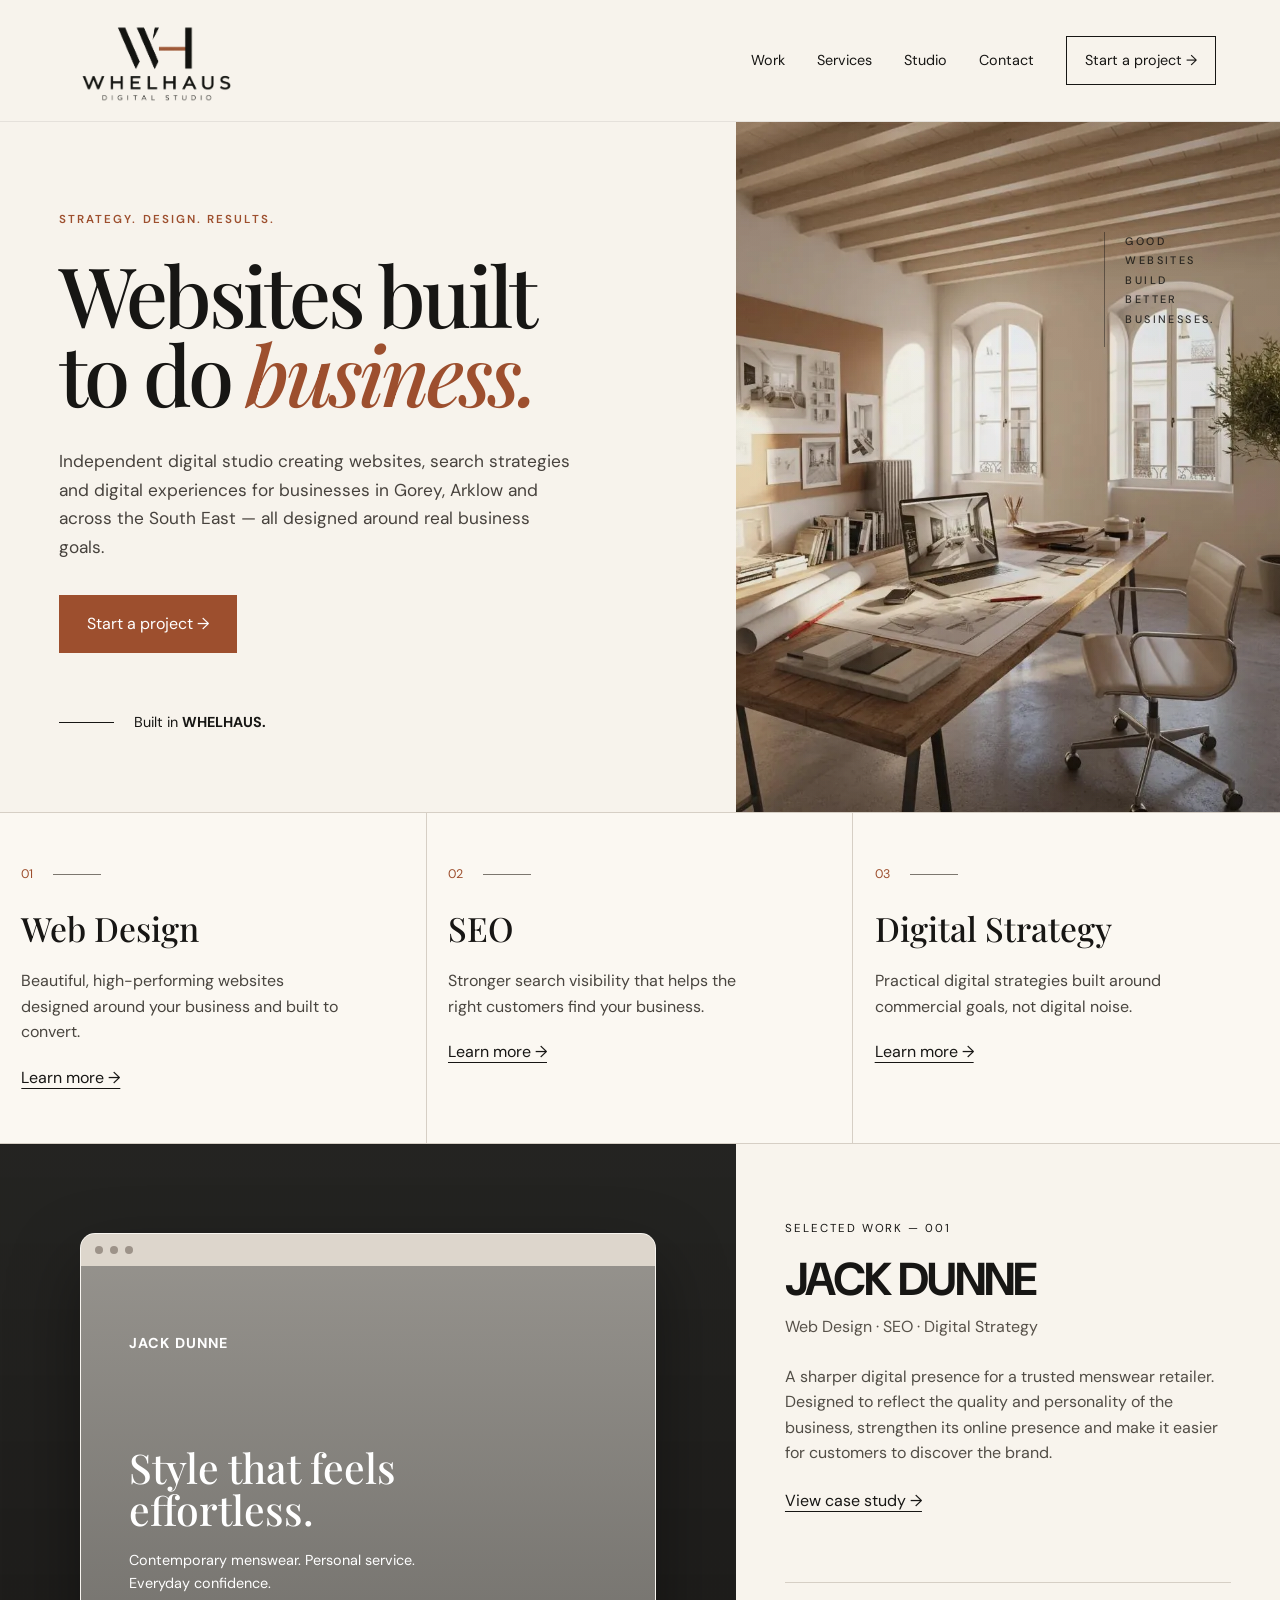
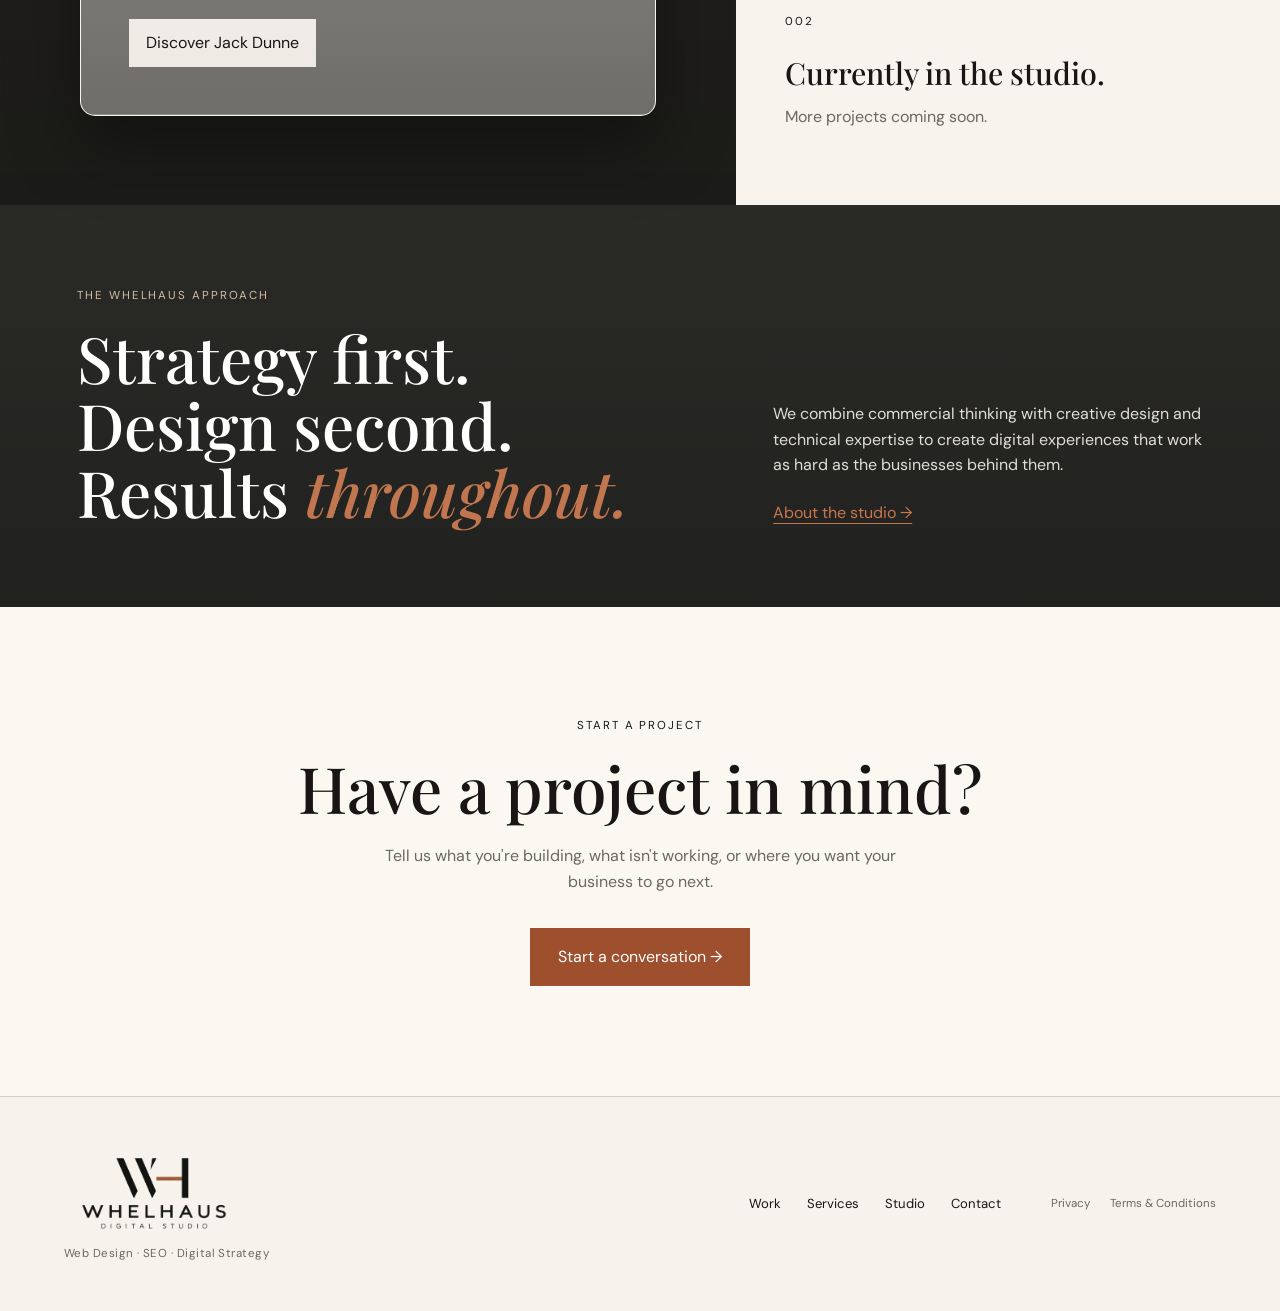
==== commit a7ac0d8a: "Load Google Fonts stylesheet asynchronously on homepage" ====
--- a/index.html
+++ b/index.html
@@ -123,9 +123,17 @@
     <link rel="preconnect" href="https://fonts.gstatic.com" crossorigin>
 
     <link
+        rel="preload"
+        as="style"
         href="https://fonts.googleapis.com/css2?family=DM+Sans:wght@400;500;600;700&family=Playfair+Display:ital,wght@0,500;1,500&display=swap"
-        rel="stylesheet"
-    >
+        onload="this.onload=null;this.rel='stylesheet'"
+    >
+    <noscript>
+        <link
+            rel="stylesheet"
+            href="https://fonts.googleapis.com/css2?family=DM+Sans:wght@400;500;600;700&family=Playfair+Display:ital,wght@0,500;1,500&display=swap"
+        >
+    </noscript>
 
 
     <!-- FAVICON -->
--- a/css/style.css
+++ b/css/style.css
@@ -323,7 +323,7 @@
             rgba(20, 18, 15, 0.03),
             rgba(20, 18, 15, 0.10)
         ),
-        url("../images/whelhaus-studio.jpg");
+        url("../images/whelhaus-studio.webp");
 
     background-size: cover;
     background-position: center;
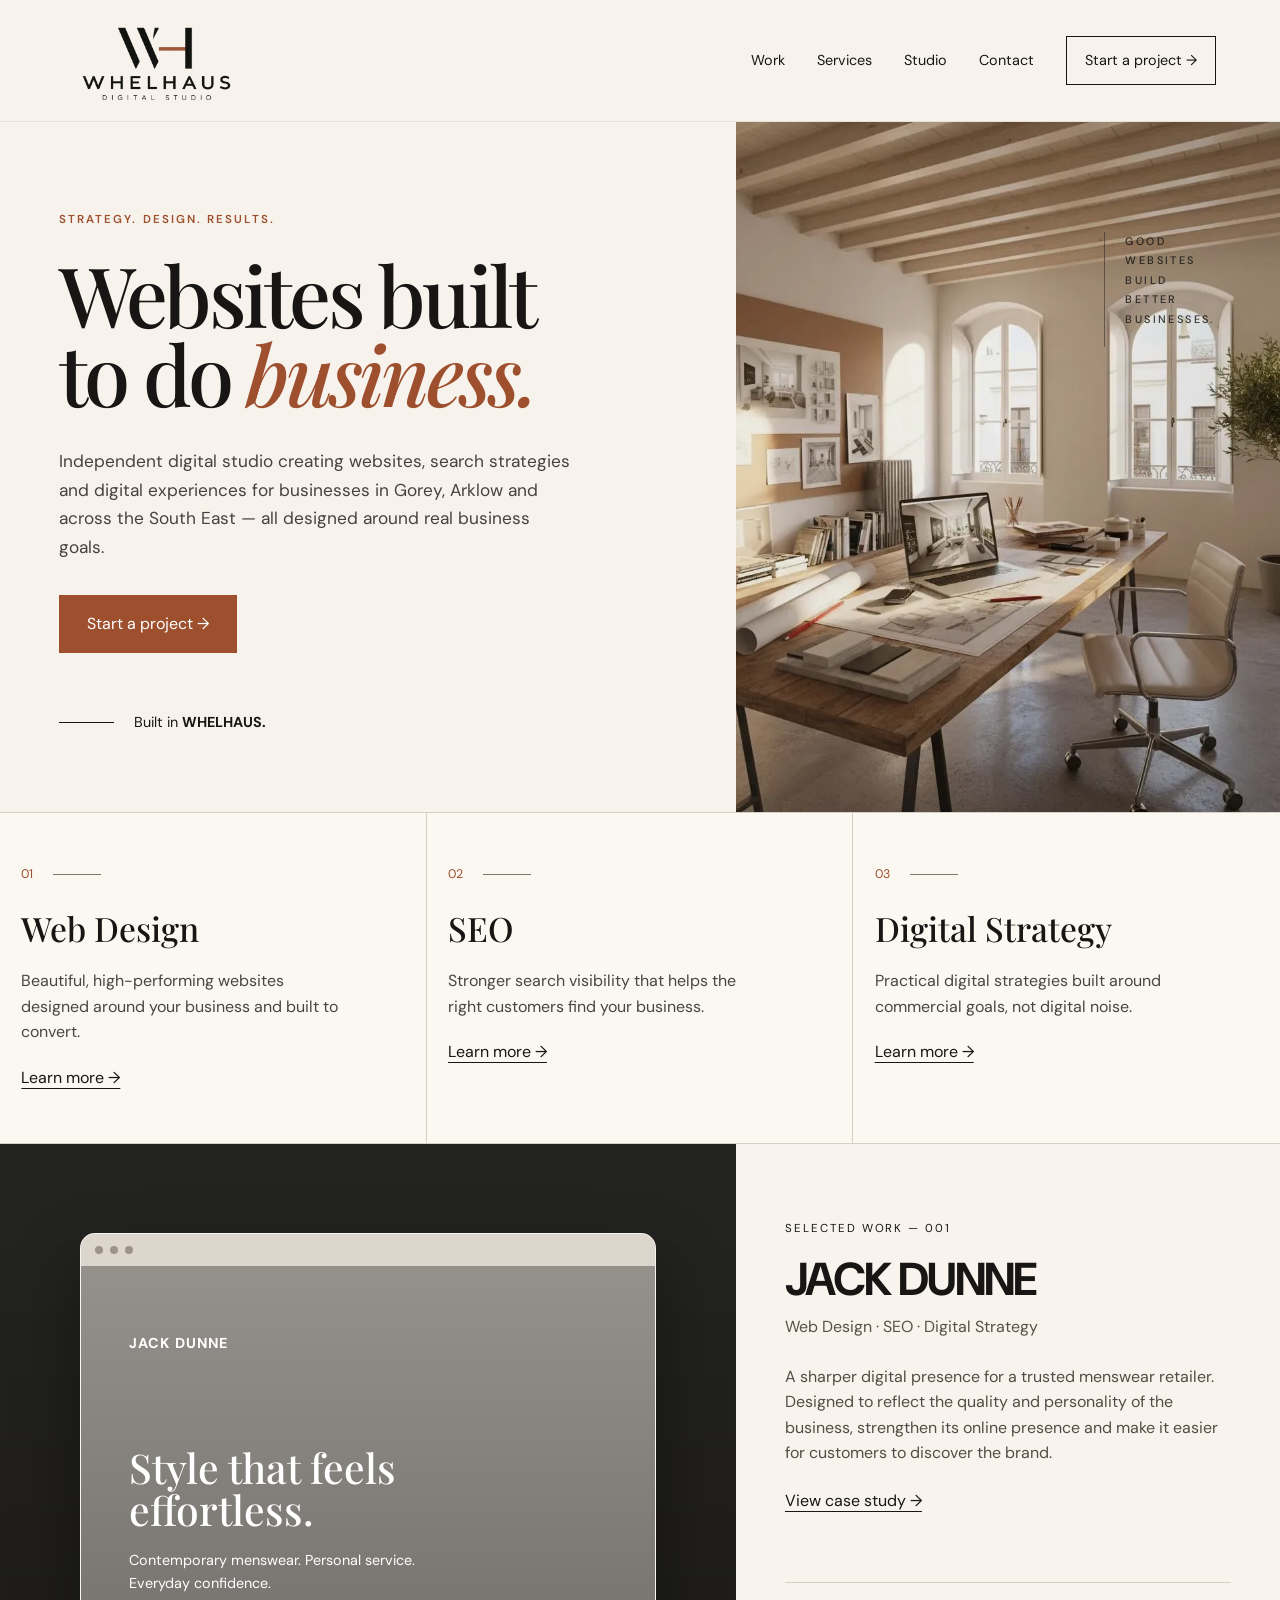
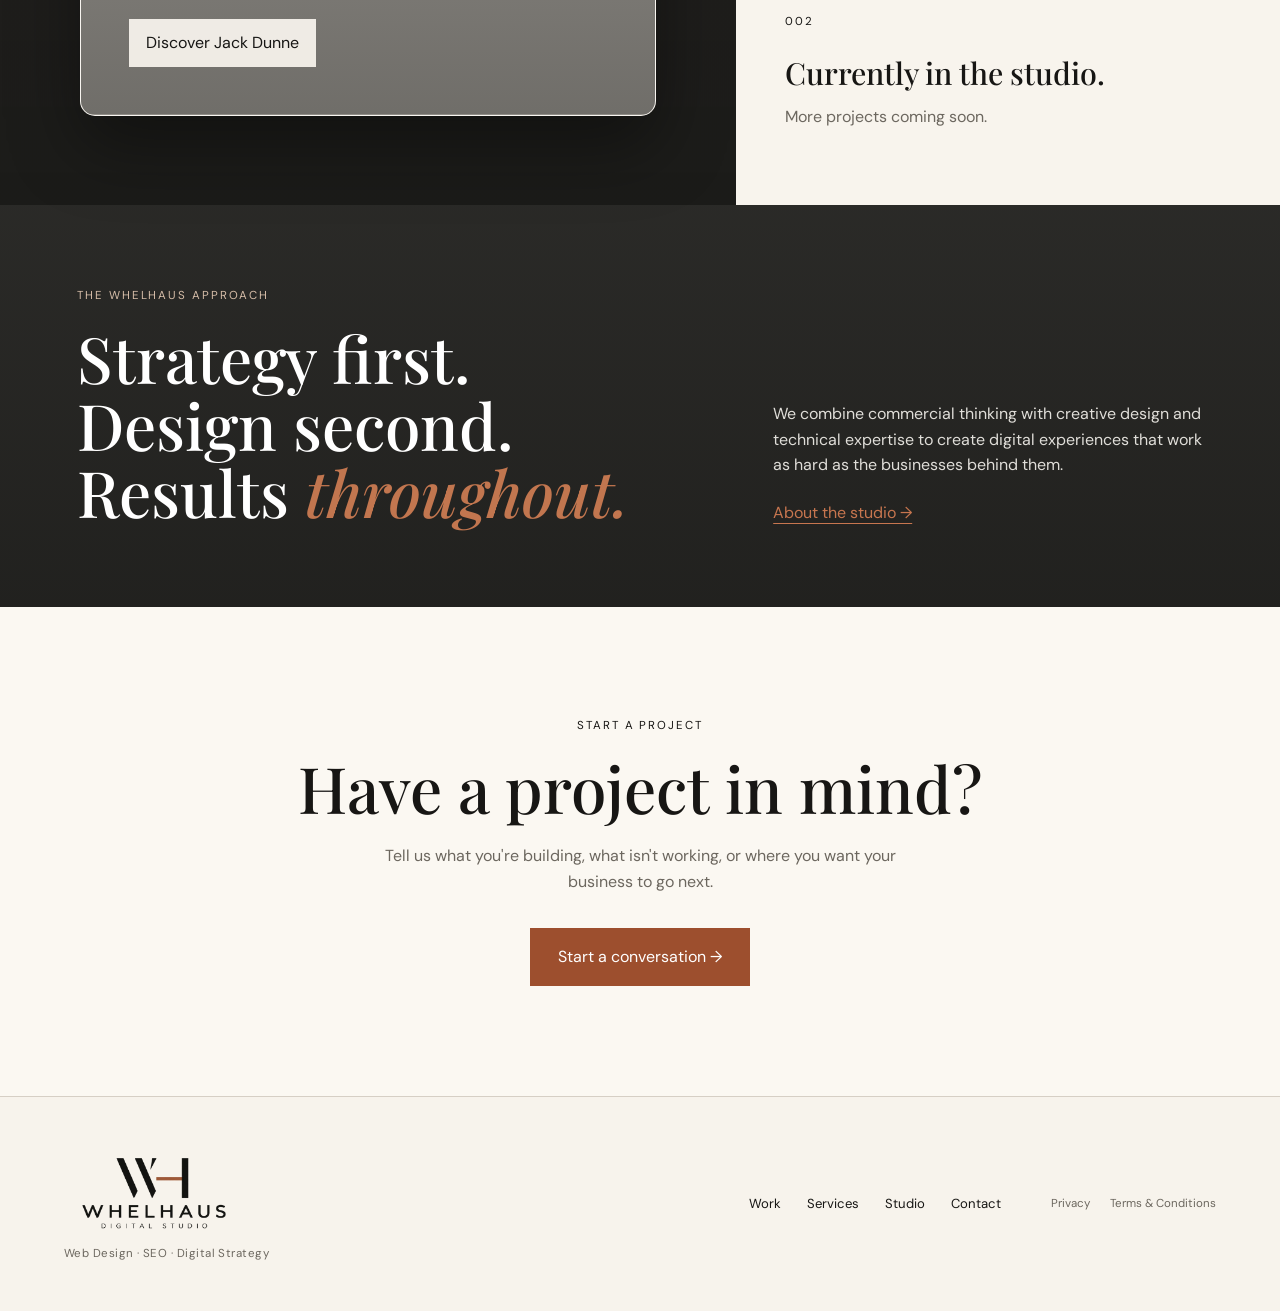
==== commit 22adc446: "Use optimised WHELHAUS logo WebP across site" ====
--- a/index.html
+++ b/index.html
@@ -44,7 +44,7 @@
 
     <meta
         property="og:image"
-        content="https://whelhaus.ie/images/whelhaus-logo.png"
+        content="https://whelhaus.ie/images/whelhaus-logo-600.webp"
     >
 
 
@@ -67,7 +67,7 @@
 
     <meta
         name="twitter:image"
-        content="https://whelhaus.ie/images/whelhaus-logo.png"
+        content="https://whelhaus.ie/images/whelhaus-logo-600.webp"
     >
 
 
@@ -81,7 +81,7 @@
         "name": "WHELHAUS",
         "description": "Independent digital studio providing web design, SEO and digital strategy for businesses in Gorey, Arklow and across the South East.",
         "url": "https://whelhaus.ie/",
-        "logo": "https://whelhaus.ie/images/whelhaus-logo.png",
+        "logo": "https://whelhaus.ie/images/whelhaus-logo-600.webp",
         "email": "alanwhelan1978@gmail.com",
         "telephone": "+353879337974",
         "areaServed": [
@@ -166,7 +166,7 @@
 
 <a href="index.html" class="brand brand-logo" aria-label="WHELHAUS Digital Studio home">
     <img
-        src="images/whelhaus-logo.png"
+        src="images/whelhaus-logo-600.webp"
         alt="WHELHAUS Digital Studio"
         class="header-logo"
     >
@@ -684,7 +684,7 @@
             aria-label="WHELHAUS Digital Studio home"
         >
             <img
-                src="images/whelhaus-logo.png"
+                src="images/whelhaus-logo-600.webp"
                 alt="WHELHAUS Digital Studio"
                 class="footer-logo"
             >
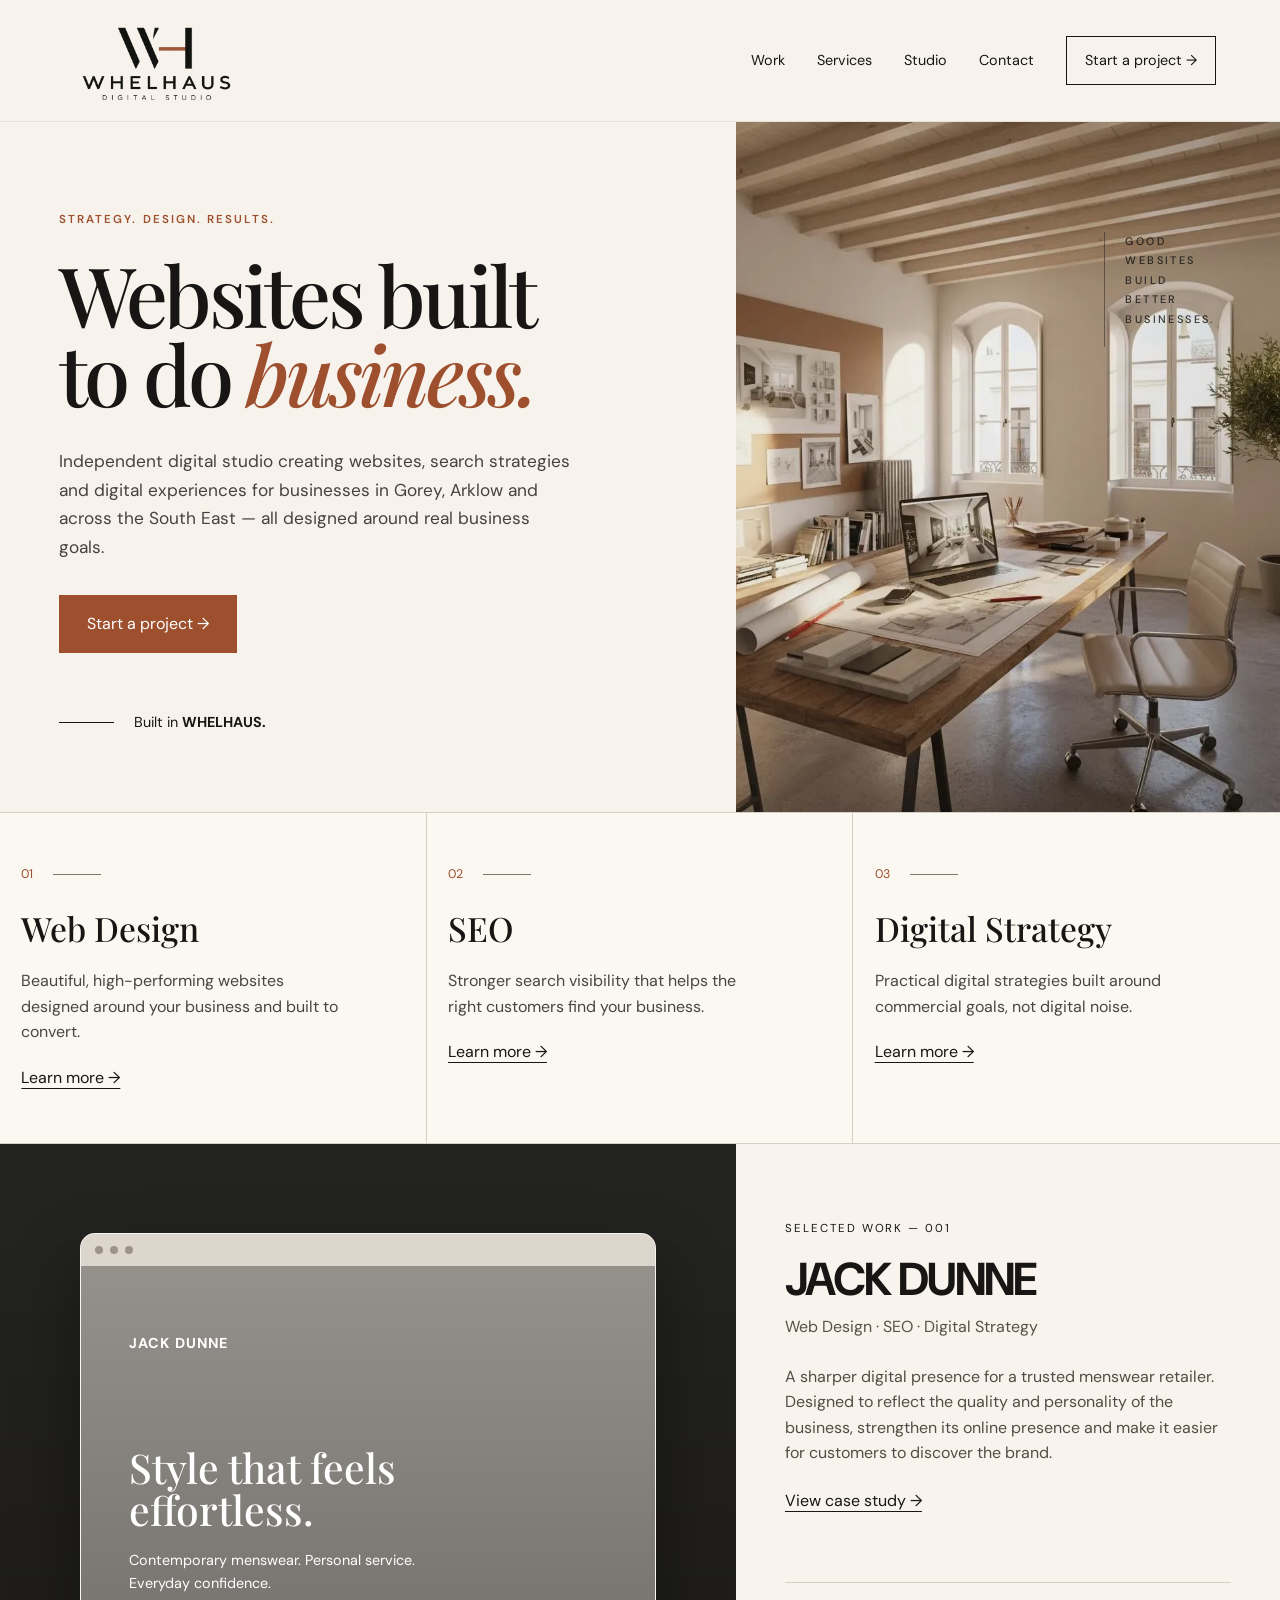
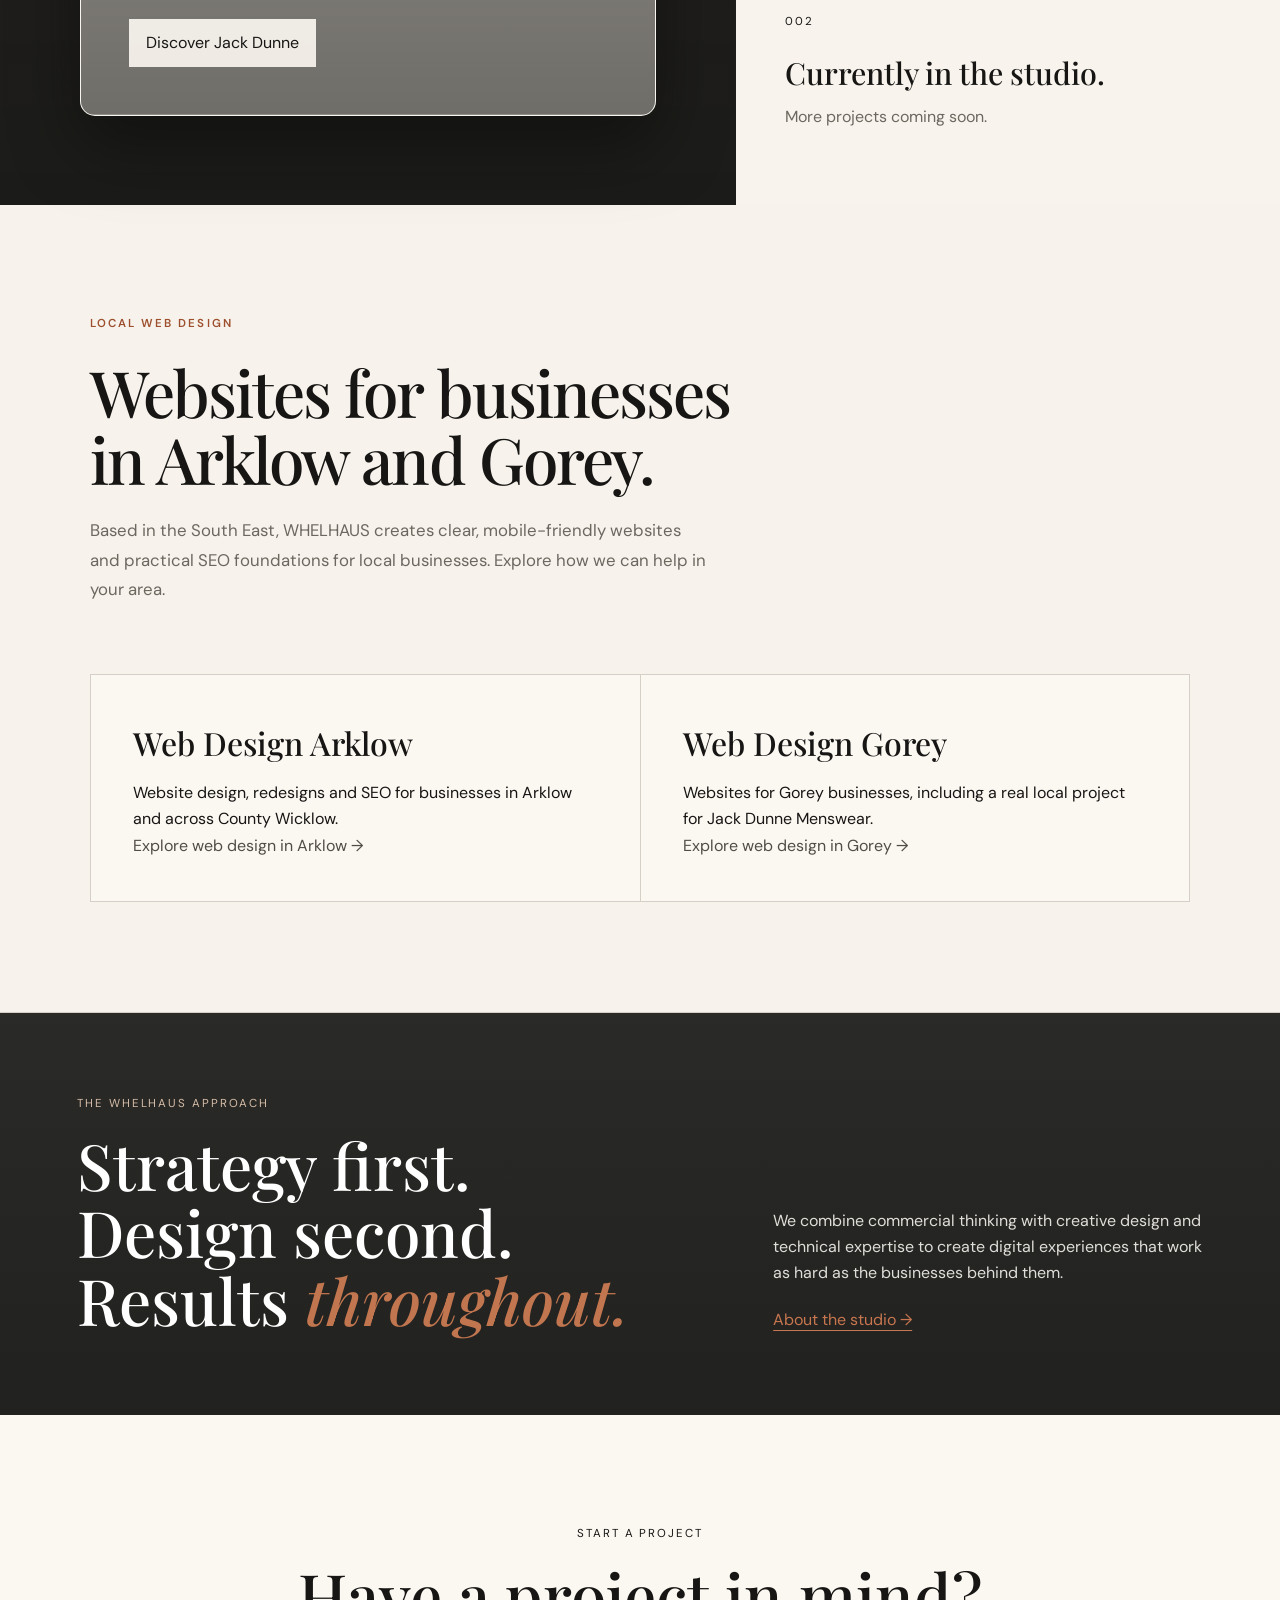
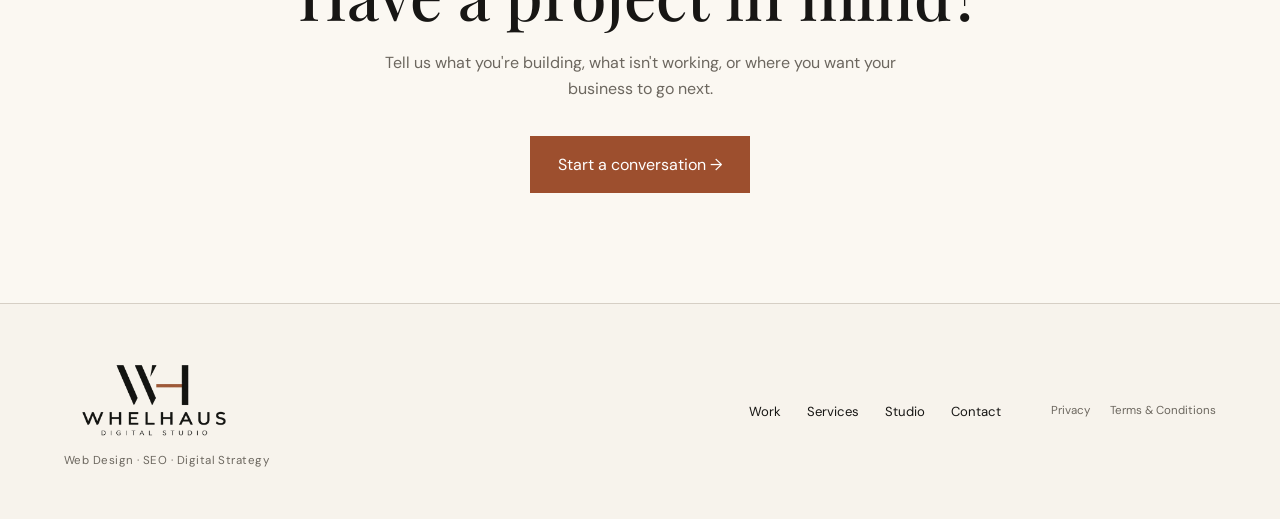
==== commit c9c30fbb: "Link Arklow and Gorey location pages from index.html" ====
--- a/index.html
+++ b/index.html
@@ -571,6 +571,28 @@
 
 
 
+
+        <!-- LOCAL WEB DESIGN -->
+        <section class="pricing-section" aria-labelledby="local-web-design-heading">
+            <div class="pricing-intro">
+                <p class="eyebrow">Local web design</p>
+                <h2 id="local-web-design-heading">Websites for businesses<br>in Arklow and Gorey.</h2>
+                <p>Based in the South East, WHELHAUS creates clear, mobile-friendly websites and practical SEO foundations for local businesses. Explore how we can help in your area.</p>
+            </div>
+            <div class="pricing-services">
+                <article>
+                    <h3>Web Design Arklow</h3>
+                    <p>Website design, redesigns and SEO for businesses in Arklow and across County Wicklow.</p>
+                    <p><a href="web-design-arklow.html">Explore web design in Arklow →</a></p>
+                </article>
+                <article>
+                    <h3>Web Design Gorey</h3>
+                    <p>Websites for Gorey businesses, including a real local project for Jack Dunne Menswear.</p>
+                    <p><a href="web-design-gorey.html">Explore web design in Gorey →</a></p>
+                </article>
+            </div>
+        </section>
+
         <!-- =================================================
              WHELHAUS APPROACH
         ================================================== -->
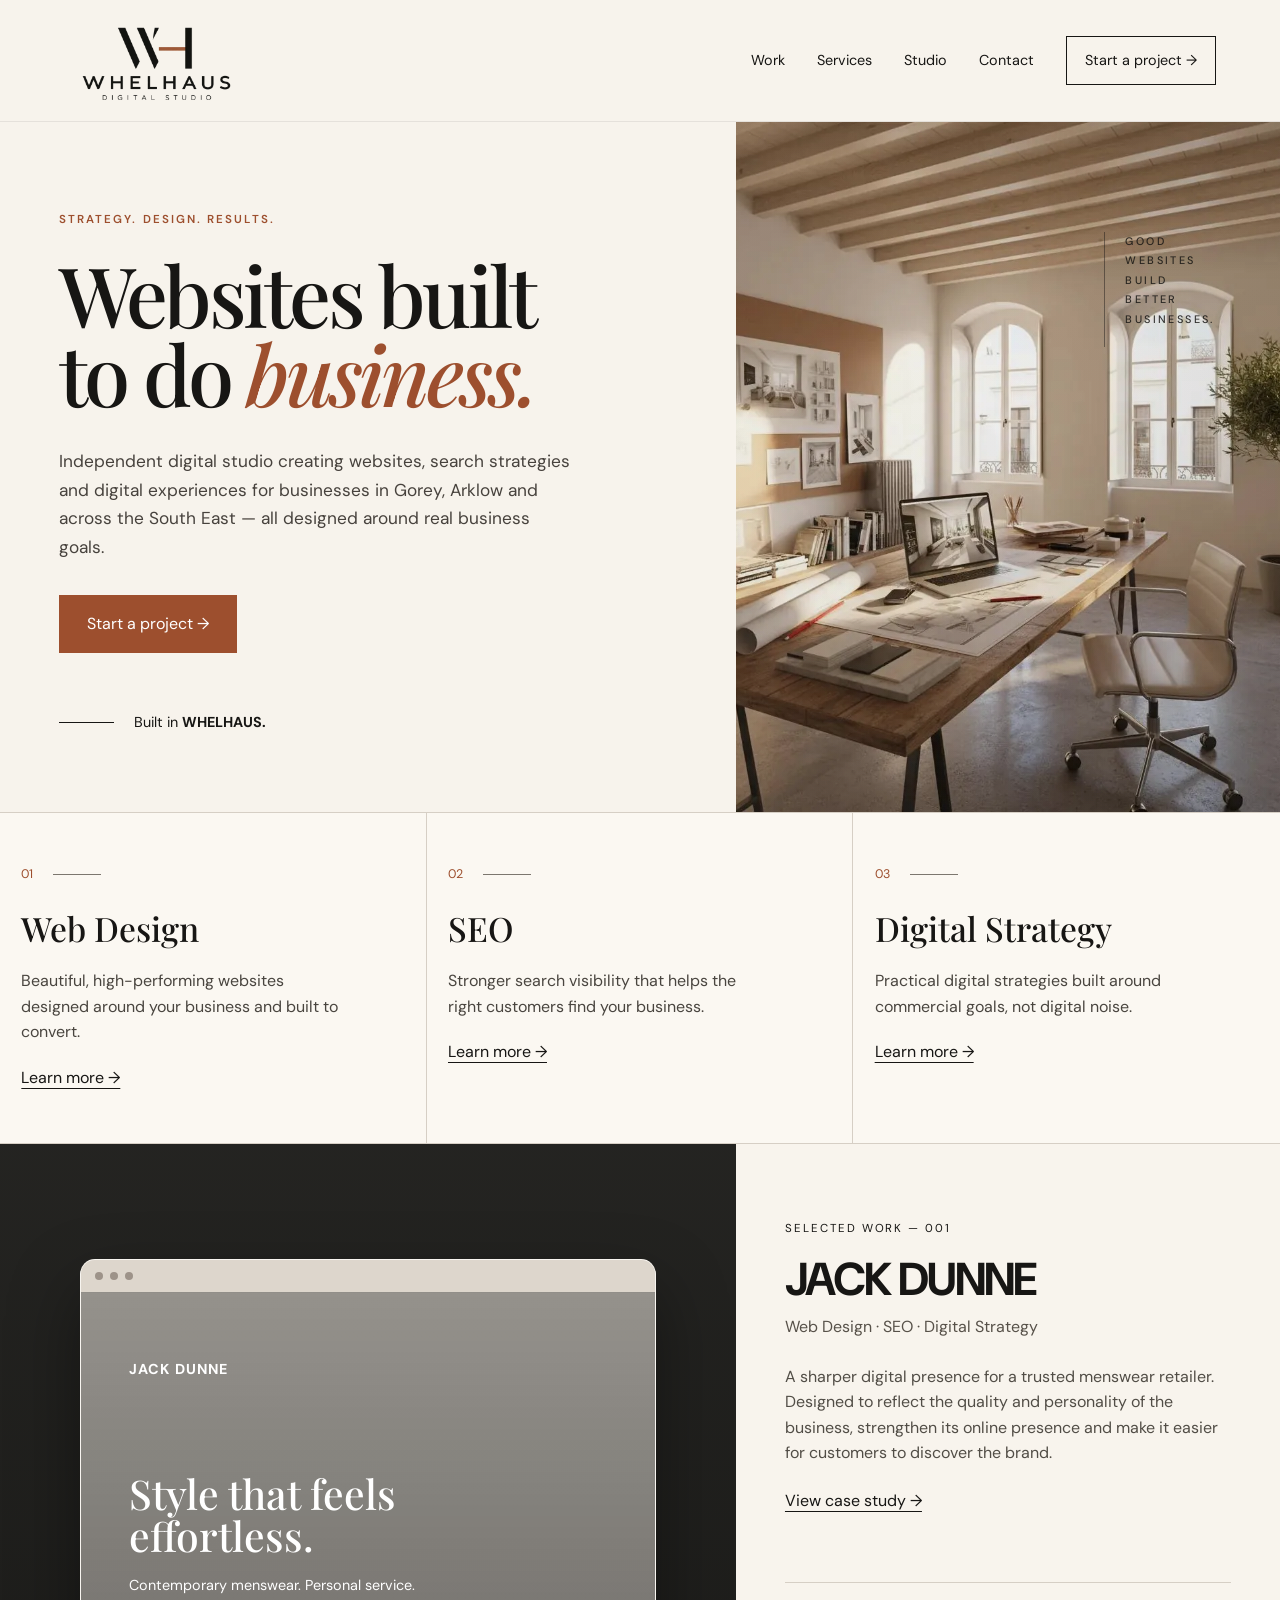
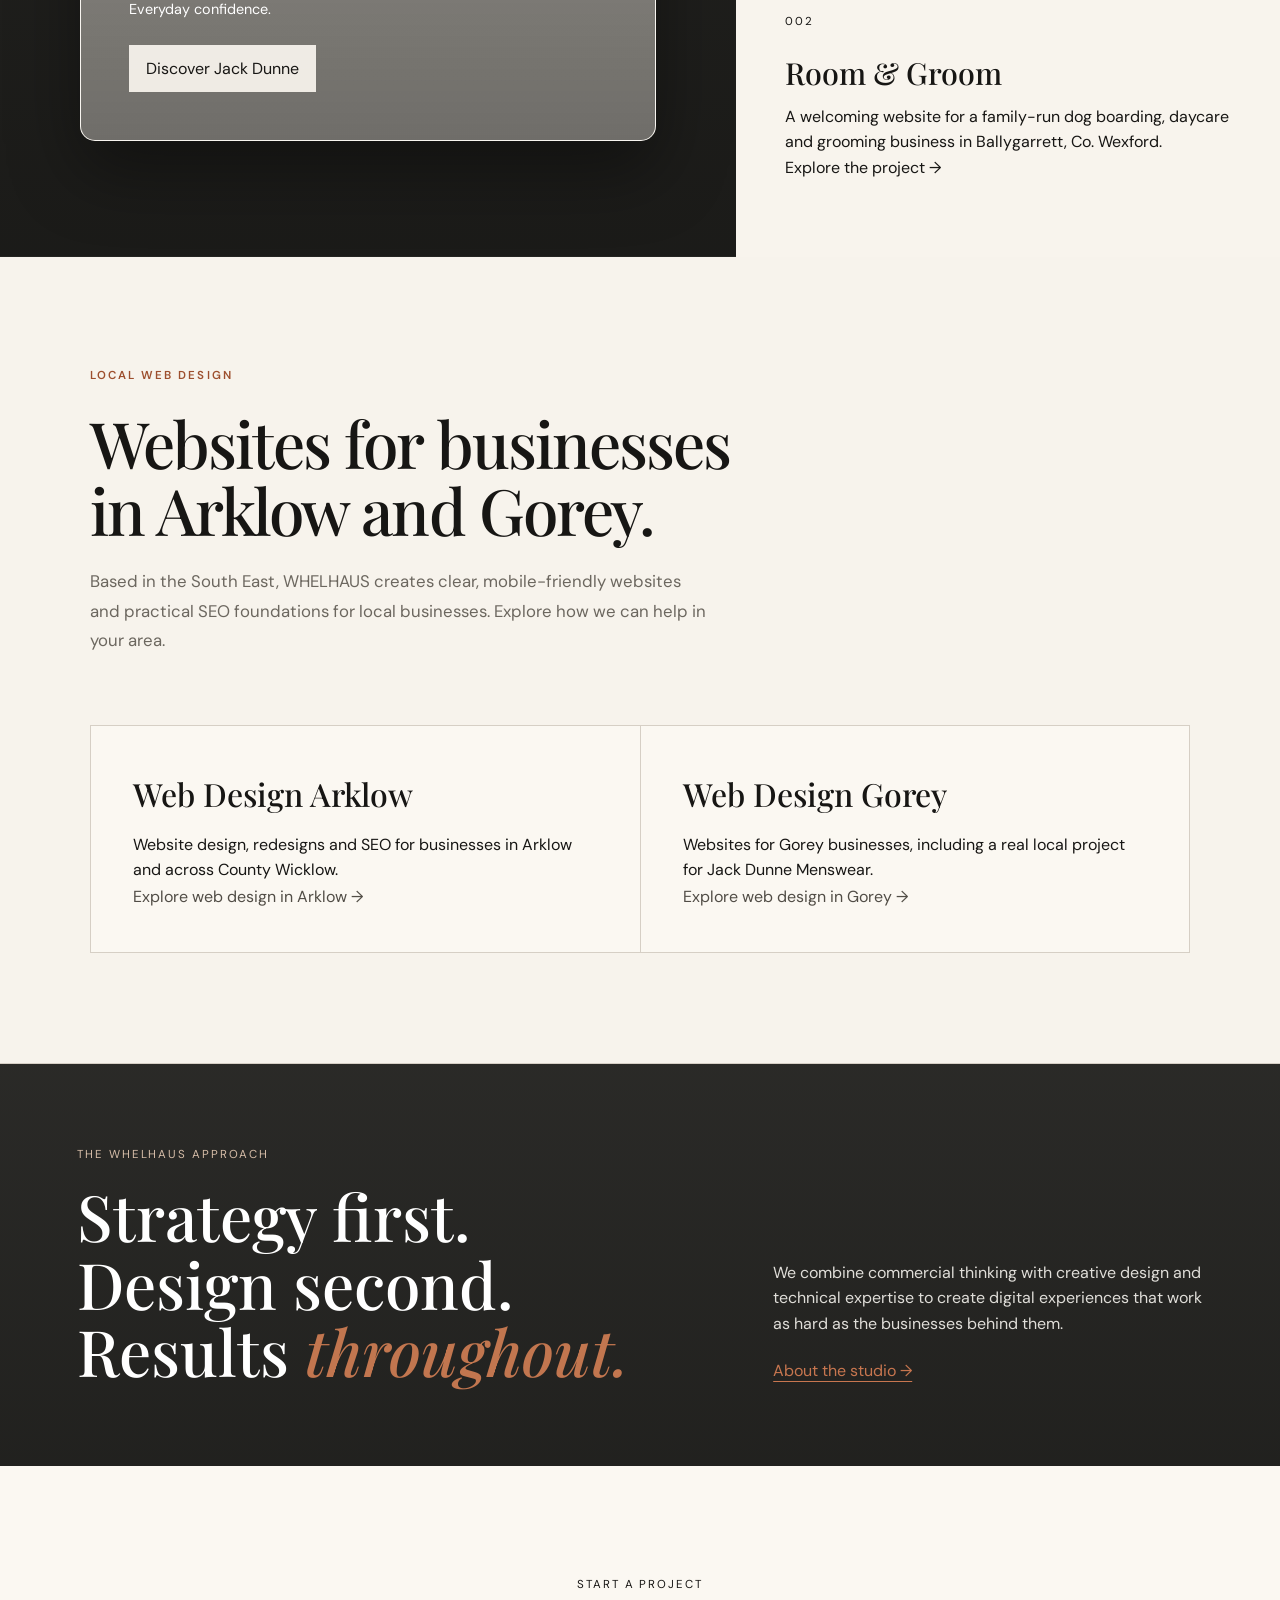
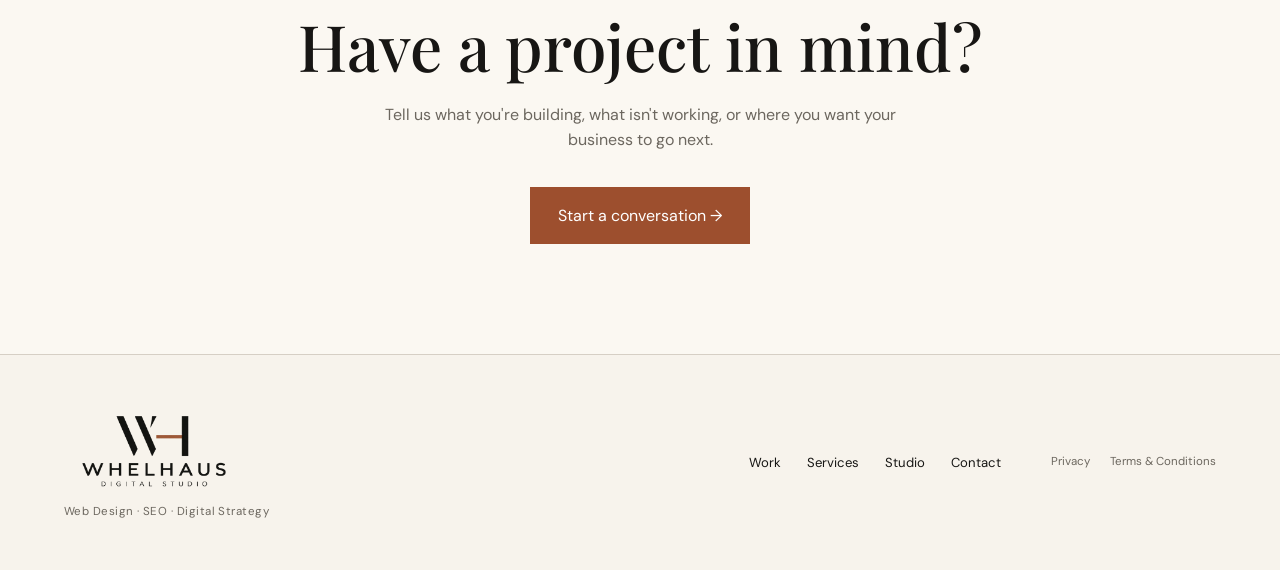
==== commit 1aeb7a81: "Add Room and Groom client project to WHELHAUS portfolio" ====
--- a/index.html
+++ b/index.html
@@ -552,13 +552,16 @@
 
 
                     <h3>
-                        Currently in the studio.
+                        Room &amp; Groom
                     </h3>
 
 
                     <p>
-                        More projects coming soon.
+                        A welcoming website for a family-run dog boarding,
+                        daycare and grooming business in Ballygarrett,
+                        Co. Wexford.
                     </p>
+                    <a href="work.html">Explore the project →</a>
 
 
                 </div>
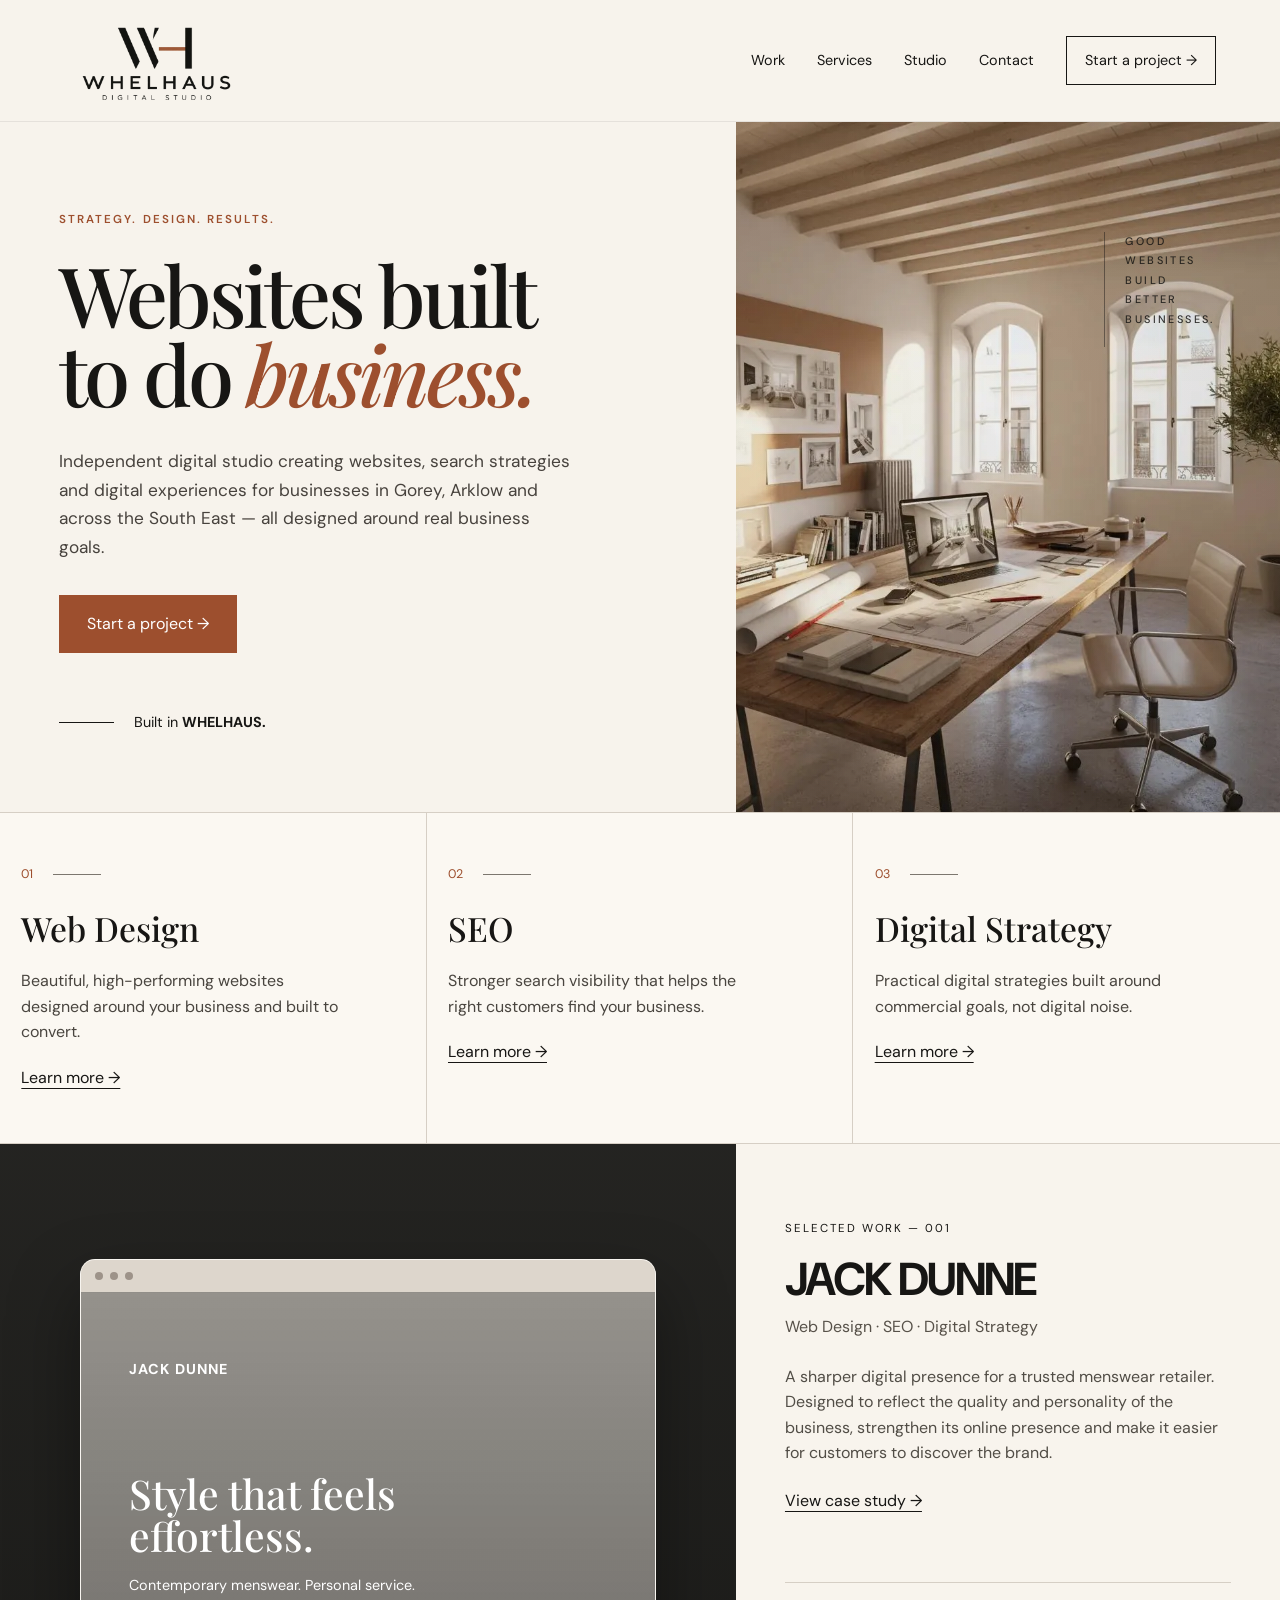
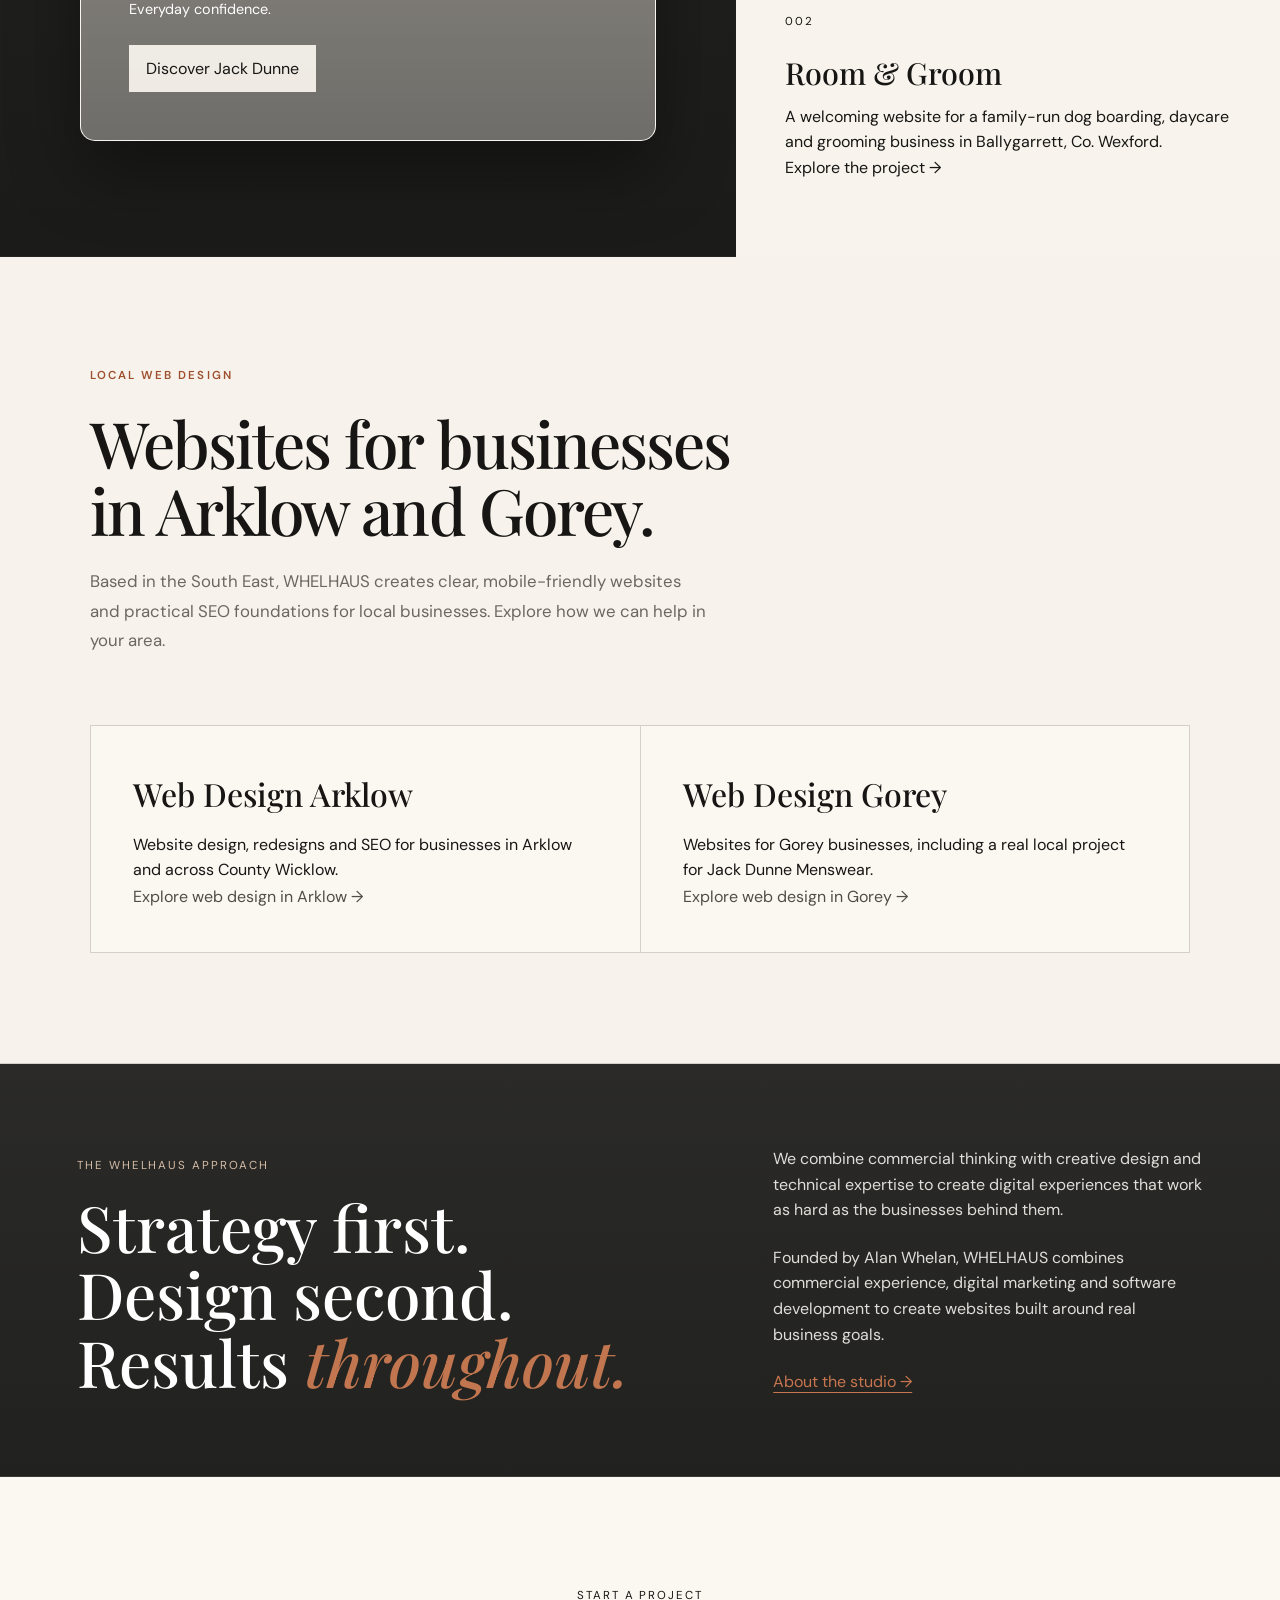
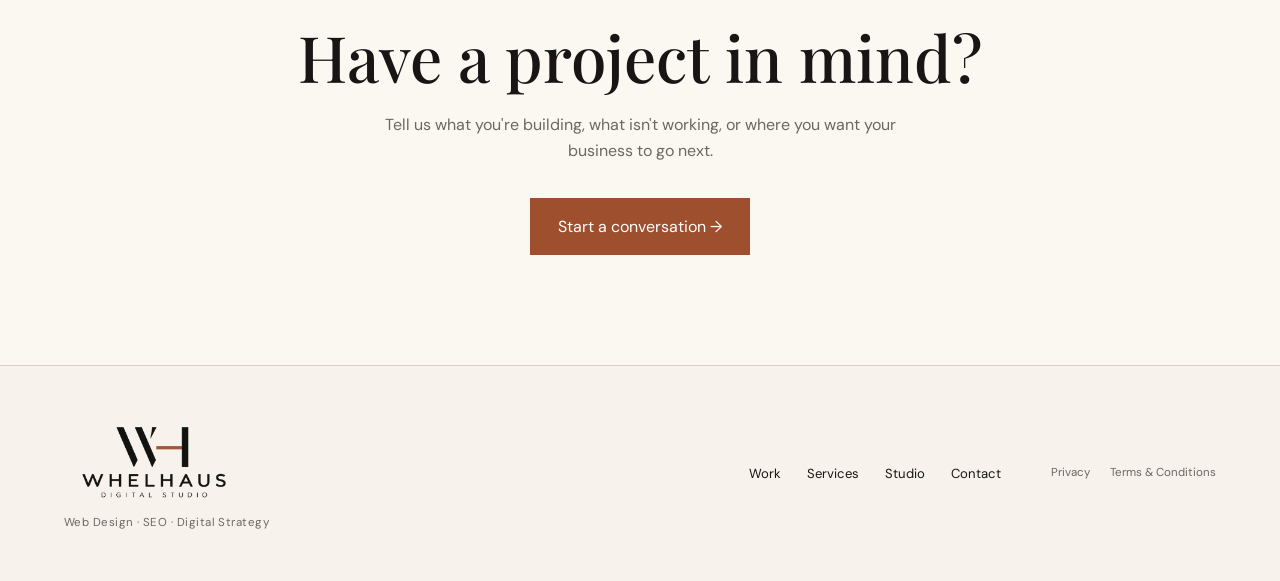
==== commit e660bb47: "Introduce WHELHAUS founder without a portrait" ====
--- a/index.html
+++ b/index.html
@@ -82,7 +82,7 @@
         "description": "Independent digital studio providing web design, SEO and digital strategy for businesses in Gorey, Arklow and across the South East.",
         "url": "https://whelhaus.ie/",
         "logo": "https://whelhaus.ie/images/whelhaus-logo-600.webp",
-        "email": "alanwhelan1978@gmail.com",
+        "email": "alan@whelhaus.ie",
         "telephone": "+353879337974",
         "areaServed": [
             {
@@ -640,6 +640,12 @@
                 </p>
 
 
+                <p>
+                    Founded by Alan Whelan, WHELHAUS combines commercial
+                    experience, digital marketing and software development
+                    to create websites built around real business goals.
+                </p>
+
                 <a href="studio.html">
                     About the studio →
                 </a>
--- a/css/style.css
+++ b/css/style.css
@@ -2950,3 +2950,435 @@
     }
 
 }
+
+/* ==========================================================
+   WORK PAGE PROJECT PROOF
+========================================================== */
+
+.work-proof-strip {
+    list-style: none;
+    display: grid;
+    grid-template-columns: repeat(4, 1fr);
+    background: var(--dark-section);
+    color: #ffffff;
+}
+
+.work-proof-strip li {
+    min-height: 145px;
+    padding: 34px 5%;
+    display: flex;
+    flex-direction: column;
+    justify-content: center;
+    border-right: 1px solid rgba(255, 255, 255, 0.14);
+}
+
+.work-proof-strip li:last-child {
+    border-right: 0;
+}
+
+.work-proof-strip strong {
+    font-family: var(--serif);
+    font-size: 1.6rem;
+    font-weight: 500;
+}
+
+.work-proof-strip span {
+    margin-top: 5px;
+    color: #cfcac2;
+    font-size: 0.82rem;
+    letter-spacing: 0.03em;
+}
+
+.project-feature {
+    display: grid;
+    grid-template-columns: minmax(0, 1fr) minmax(0, 1fr);
+    min-height: 820px;
+    background: var(--cream-light);
+    border-bottom: 1px solid var(--line);
+}
+
+.project-feature-room {
+    background: #eee8de;
+}
+
+.project-visual {
+    min-width: 0;
+    padding: clamp(38px, 5vw, 82px);
+    display: flex;
+    align-items: center;
+    justify-content: center;
+}
+
+.project-visual-jack {
+    background: #131313;
+}
+
+.project-visual-room {
+    order: 2;
+    background: #183c36;
+}
+
+.project-feature-room .project-feature-copy {
+    order: 1;
+}
+
+.project-browser {
+    width: min(760px, 100%);
+    overflow: hidden;
+    border: 1px solid rgba(255, 255, 255, 0.32);
+    border-radius: 14px;
+    background: #ffffff;
+    box-shadow: 0 32px 80px rgba(0, 0, 0, 0.34);
+}
+
+.project-browser-bar {
+    min-height: 42px;
+    padding: 0 16px;
+    display: flex;
+    align-items: center;
+    gap: 7px;
+    background: #e8e5df;
+}
+
+.project-browser-bar > span {
+    width: 9px;
+    height: 9px;
+    border-radius: 50%;
+    background: #9b958d;
+}
+
+.project-browser-bar p {
+    margin-left: 11px;
+    color: #5d5851;
+    font-size: 0.7rem;
+    letter-spacing: 0.03em;
+}
+
+.room-browser-bar {
+    background: #f3efe7;
+}
+
+.project-browser-screen {
+    min-height: 520px;
+    padding: clamp(34px, 5vw, 64px);
+    display: flex;
+    flex-direction: column;
+    justify-content: center;
+    color: #ffffff;
+    background-size: cover;
+    background-position: center;
+}
+
+.jack-project-screen {
+    background-image:
+        linear-gradient(
+            90deg,
+            rgba(0, 0, 0, 0.94) 0%,
+            rgba(0, 0, 0, 0.72) 44%,
+            rgba(0, 0, 0, 0.18) 100%
+        ),
+        url("https://images.unsplash.com/photo-1507679799987-c73779587ccf?auto=format&fit=crop&w=1800&q=85");
+}
+
+.room-project-screen {
+    background-image:
+        linear-gradient(
+            90deg,
+            rgba(20, 53, 44, 0.95) 0%,
+            rgba(20, 53, 44, 0.74) 48%,
+            rgba(20, 53, 44, 0.1) 100%
+        ),
+        url("https://images.unsplash.com/photo-1768676758483-ff1d62798ab9?auto=format&fit=crop&w=2200&q=85");
+}
+
+.project-site-brand {
+    margin-bottom: 26px;
+    font-size: 0.65rem;
+    font-weight: 600;
+    letter-spacing: 0.22em;
+}
+
+.project-browser-screen h3 {
+    max-width: 520px;
+    font-family: var(--serif);
+    font-size: clamp(2.7rem, 5vw, 5.2rem);
+    font-weight: 500;
+    line-height: 0.95;
+}
+
+.project-browser-screen > p:not(.project-site-brand) {
+    max-width: 430px;
+    margin-top: 24px;
+    color: rgba(255, 255, 255, 0.88);
+}
+
+.project-site-button {
+    width: fit-content;
+    margin-top: 30px;
+    padding: 12px 18px;
+    background: #f7f3ec;
+    color: #171614;
+    font-size: 0.74rem;
+    font-weight: 600;
+    text-transform: uppercase;
+    letter-spacing: 0.06em;
+}
+
+.room-site-button {
+    border-radius: 999px;
+    background: #285c71;
+    color: #ffffff;
+}
+
+.project-feature-copy {
+    padding: 90px 9%;
+    display: flex;
+    flex-direction: column;
+    justify-content: center;
+}
+
+.project-feature-copy h2 {
+    max-width: 670px;
+    font-family: var(--serif);
+    font-size: clamp(3rem, 5vw, 5.4rem);
+    font-weight: 500;
+    line-height: 0.98;
+    letter-spacing: -0.04em;
+}
+
+.project-intro {
+    max-width: 620px;
+    margin-top: 26px;
+    color: #514d46;
+    font-size: 1.04rem;
+    line-height: 1.75;
+}
+
+.project-facts {
+    max-width: 680px;
+    margin-top: 38px;
+    border-top: 1px solid var(--line);
+}
+
+.project-facts article {
+    padding: 24px 0;
+    display: grid;
+    grid-template-columns: 155px 1fr;
+    gap: 26px;
+    border-bottom: 1px solid var(--line);
+}
+
+.project-facts h3 {
+    font-size: 0.72rem;
+    font-weight: 700;
+    line-height: 1.5;
+    text-transform: uppercase;
+    letter-spacing: 0.12em;
+}
+
+.project-facts p {
+    color: #514d46;
+    line-height: 1.7;
+}
+
+.project-actions {
+    margin-top: 8px;
+    display: flex;
+    align-items: center;
+    gap: 22px;
+    flex-wrap: wrap;
+}
+
+.secondary-button {
+    display: inline-block;
+    width: fit-content;
+    margin-top: 34px;
+    padding: 15px 24px;
+    border: 1px solid var(--black);
+    transition:
+        background 0.2s ease,
+        color 0.2s ease,
+        transform 0.2s ease;
+}
+
+.secondary-button:hover {
+    background: var(--black);
+    color: #ffffff;
+    transform: translateY(-2px);
+}
+
+.work-principles {
+    padding: 105px 7%;
+    display: grid;
+    grid-template-columns: 0.8fr 1.2fr;
+    gap: 80px;
+    background: var(--cream);
+}
+
+.work-principles-heading h2 {
+    font-family: var(--serif);
+    font-size: clamp(3rem, 4.8vw, 5.2rem);
+    font-weight: 500;
+    line-height: 1.03;
+}
+
+.work-principles-grid {
+    border-top: 1px solid var(--line);
+}
+
+.work-principles-grid article {
+    padding: 30px 0;
+    display: grid;
+    grid-template-columns: 55px 220px 1fr;
+    gap: 24px;
+    align-items: start;
+    border-bottom: 1px solid var(--line);
+}
+
+.work-principles-grid span {
+    color: var(--copper);
+    font-size: 0.72rem;
+    letter-spacing: 0.14em;
+}
+
+.work-principles-grid h3 {
+    font-family: var(--serif);
+    font-size: 1.55rem;
+    font-weight: 500;
+    line-height: 1.2;
+}
+
+.work-principles-grid p {
+    color: #514d46;
+    line-height: 1.7;
+}
+
+.work-local-links {
+    padding: 95px 8%;
+    background: var(--dark-section);
+    color: #ffffff;
+}
+
+.work-local-links h2 {
+    max-width: 850px;
+    font-family: var(--serif);
+    font-size: clamp(3rem, 5vw, 5.4rem);
+    font-weight: 500;
+    line-height: 1.04;
+}
+
+.work-local-links > p:not(.section-label) {
+    max-width: 760px;
+    margin-top: 28px;
+    color: #d0ccc5;
+    font-size: 1.05rem;
+    line-height: 1.8;
+}
+
+.work-local-links a {
+    color: #ffffff;
+    text-decoration: underline;
+    text-underline-offset: 5px;
+}
+
+@media (max-width: 1100px) {
+    .project-feature {
+        grid-template-columns: 1fr;
+    }
+
+    .project-visual,
+    .project-visual-room {
+        order: 0;
+        min-height: 650px;
+    }
+
+    .project-feature-copy,
+    .project-feature-room .project-feature-copy {
+        order: 1;
+    }
+
+    .work-principles {
+        grid-template-columns: 1fr;
+    }
+}
+
+@media (max-width: 760px) {
+    .work-proof-strip {
+        grid-template-columns: repeat(2, 1fr);
+    }
+
+    .work-proof-strip li {
+        min-height: 120px;
+        padding: 28px 7%;
+        border-bottom: 1px solid rgba(255, 255, 255, 0.14);
+    }
+
+    .work-proof-strip li:nth-child(2) {
+        border-right: 0;
+    }
+
+    .project-visual,
+    .project-visual-room {
+        min-height: 0;
+        padding: 34px 5%;
+    }
+
+    .project-browser-screen {
+        min-height: 440px;
+        padding: 38px 28px;
+    }
+
+    .project-feature-copy {
+        padding: 72px 7%;
+    }
+
+    .project-facts article {
+        grid-template-columns: 1fr;
+        gap: 10px;
+    }
+
+    .project-actions {
+        align-items: flex-start;
+        flex-direction: column;
+        gap: 0;
+    }
+
+    .work-principles {
+        padding: 78px 7%;
+        gap: 45px;
+    }
+
+    .work-principles-grid article {
+        grid-template-columns: 42px 1fr;
+    }
+
+    .work-principles-grid p {
+        grid-column: 2;
+    }
+
+    .work-local-links {
+        padding: 78px 7%;
+    }
+}
+
+@media (max-width: 480px) {
+    .work-proof-strip strong {
+        font-size: 1.3rem;
+    }
+
+    .work-proof-strip span {
+        font-size: 0.72rem;
+    }
+
+    .project-browser-screen {
+        min-height: 380px;
+    }
+
+    .project-browser-screen h3 {
+        font-size: 2.45rem;
+    }
+
+    .project-browser-screen > p:not(.project-site-brand) {
+        font-size: 0.86rem;
+    }
+}
